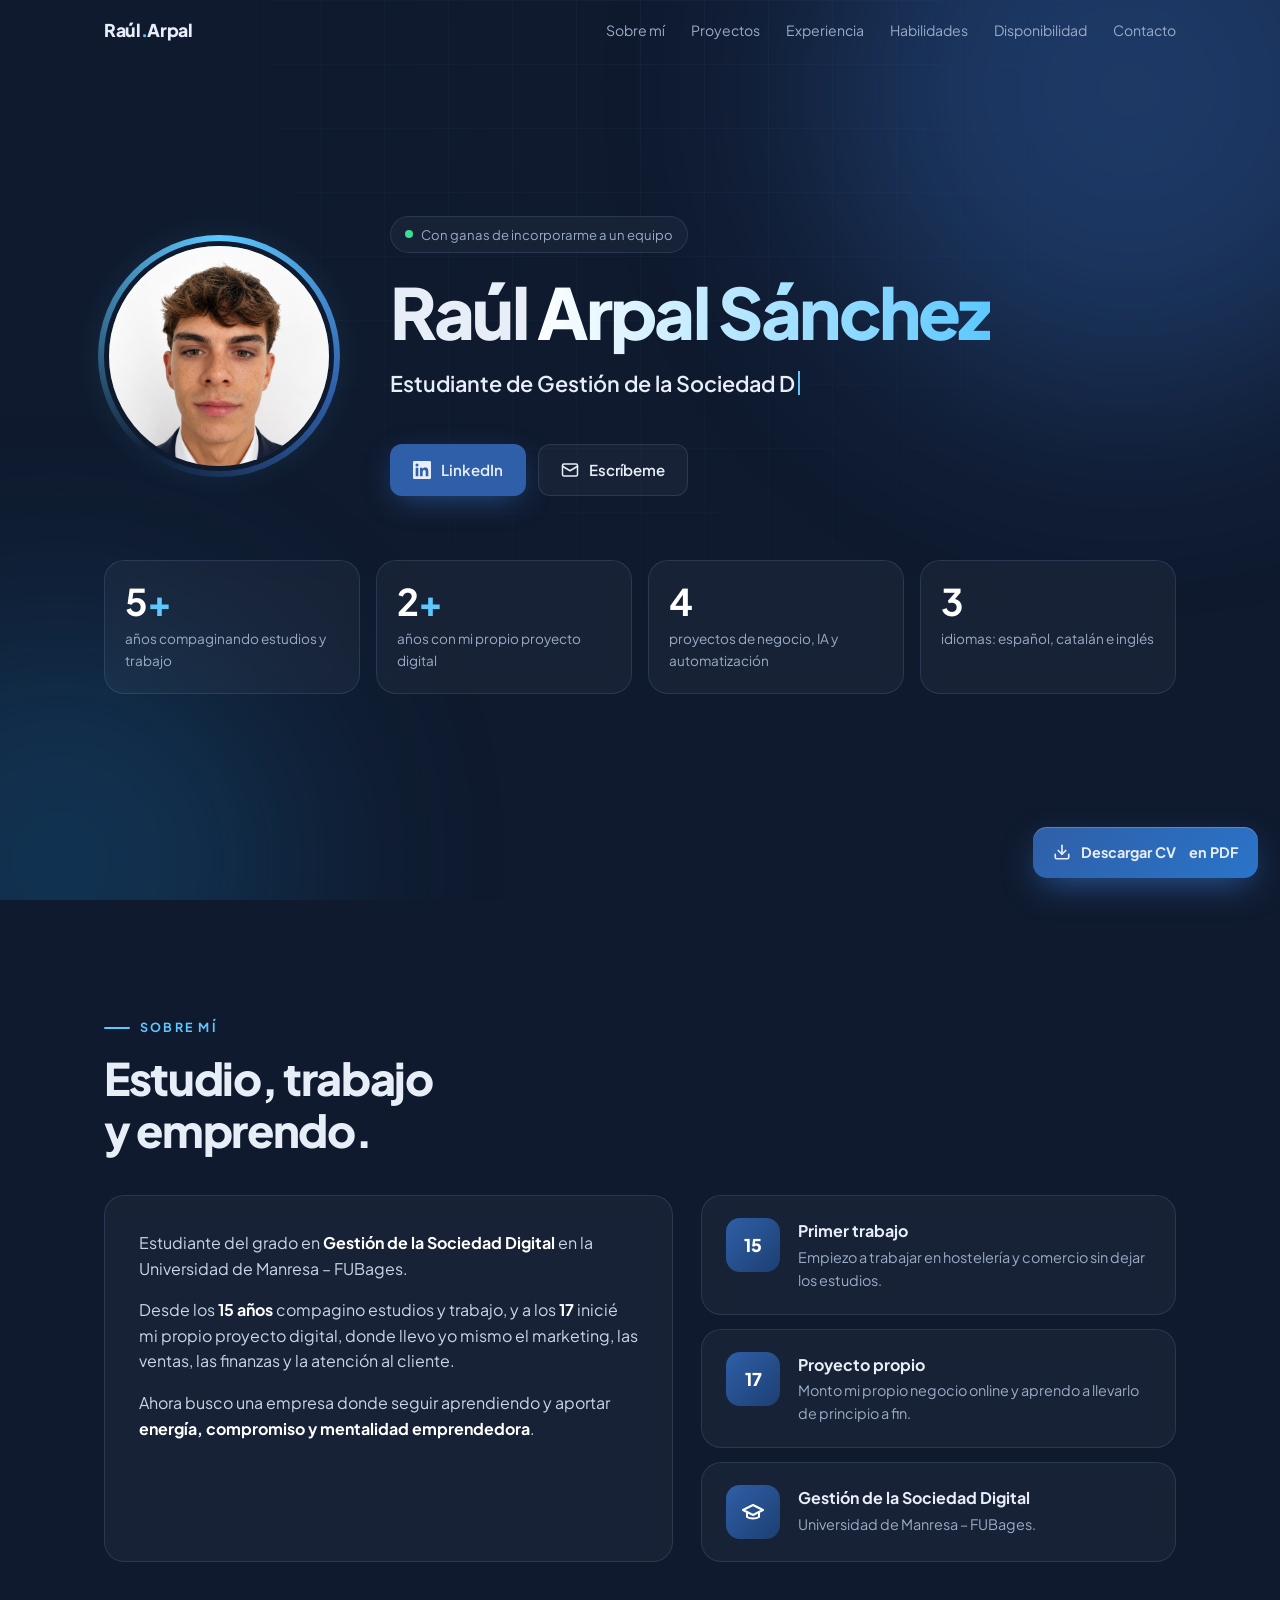
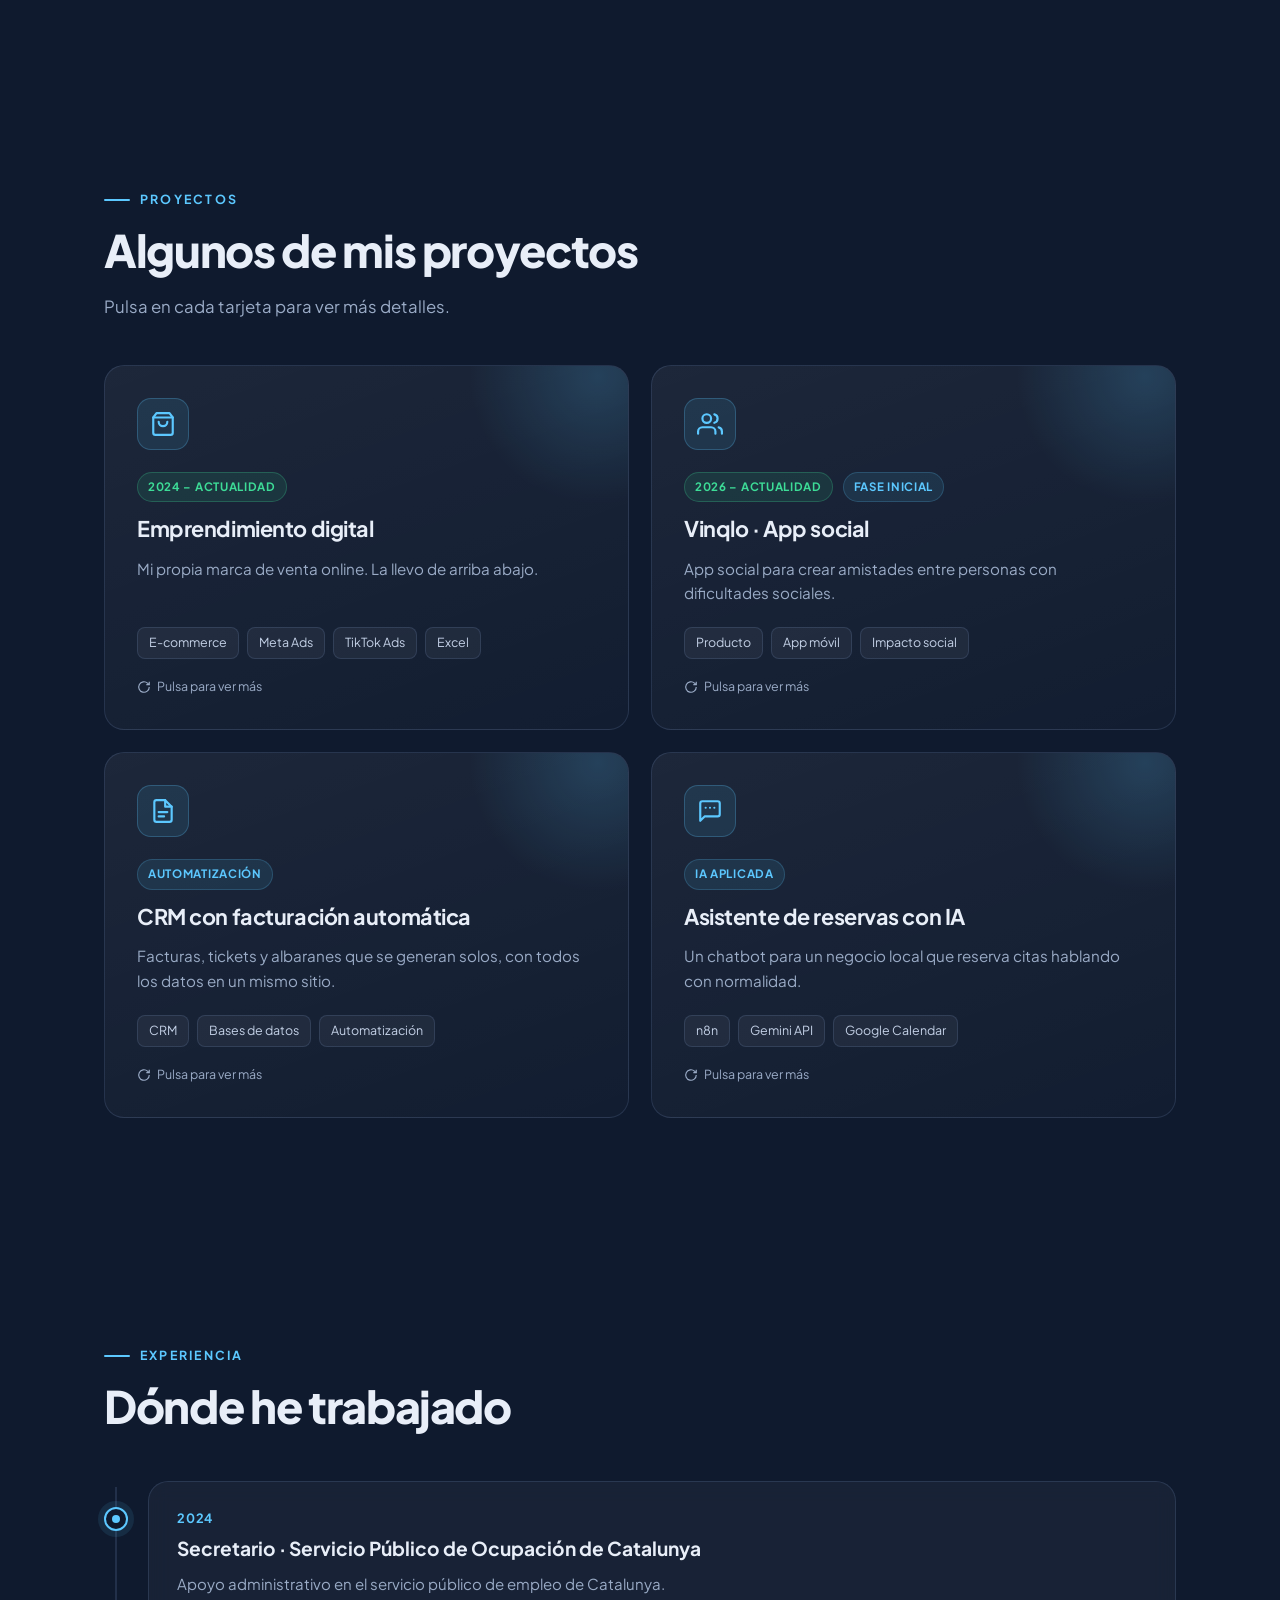
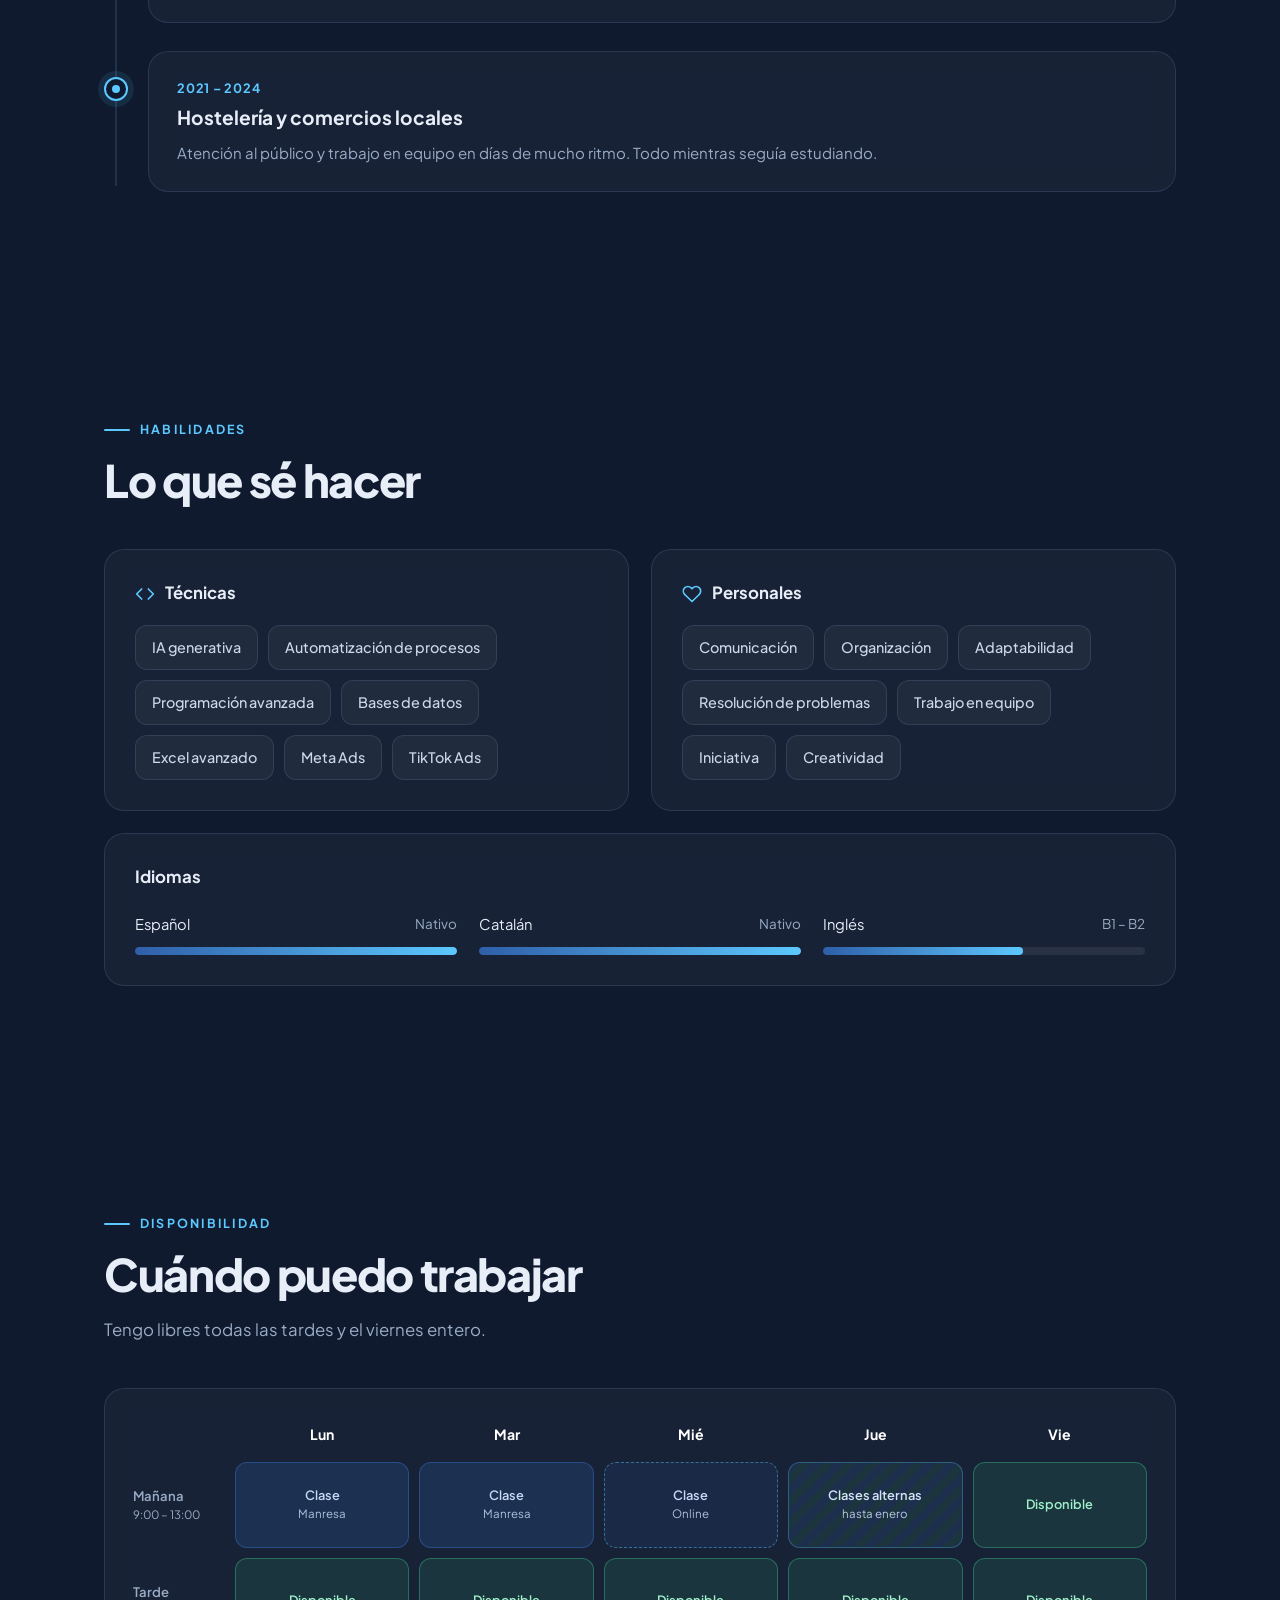
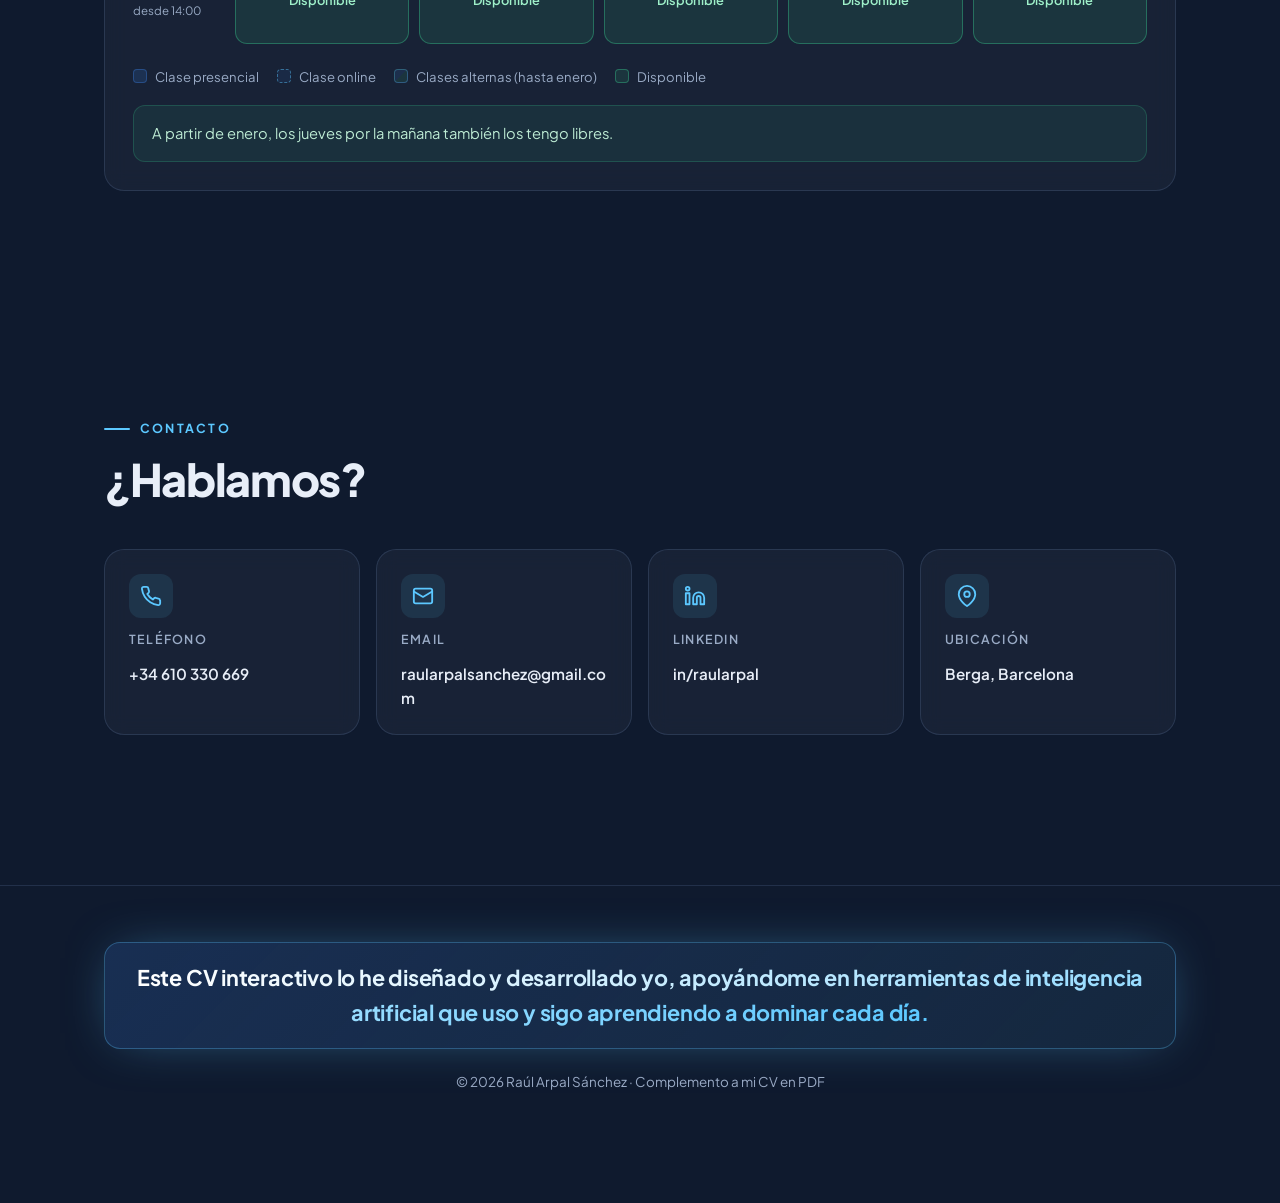
==== cv/index.html @ d3b151f2 "Añadir CV web interactivo Co-Authored-By: Claude Opus 5.5 <noreply@anthropic.com> Claude-Session: ht" ====
<!DOCTYPE html>
<html lang="es">
<head>
<meta charset="UTF-8">
<meta name="viewport" content="width=device-width, initial-scale=1.0">
<title>Raúl Arpal Sánchez · CV</title>
<meta name="description" content="CV web interactivo de Raúl Arpal Sánchez: estudiante de Gestión de la Sociedad Digital, automatización de procesos e IA aplicada.">
<link rel="preconnect" href="https://fonts.googleapis.com">
<link rel="preconnect" href="https://fonts.gstatic.com" crossorigin>
<link href="https://fonts.googleapis.com/css2?family=Plus+Jakarta+Sans:wght@400;500;600;700;800&display=swap" rel="stylesheet">
<style>
:root{
  --bg:#0f1a2e; --bg2:#13213a; --accent:#2F5FA8; --glow:#5cc8ff;
  --text:#e8eef8; --muted:#9aabc6; --line:rgba(140,170,220,.16);
  --glass:rgba(255,255,255,.04); --glass2:rgba(255,255,255,.07);
  --radius:20px;
}
*{box-sizing:border-box;margin:0;padding:0}
html{scroll-behavior:smooth}
body{font-family:'Plus Jakarta Sans',system-ui,sans-serif;background:var(--bg);color:var(--text);line-height:1.6;overflow-x:hidden;-webkit-font-smoothing:antialiased}
a{color:inherit;text-decoration:none}
img{display:block;max-width:100%}

/* Background glow */
.bg-fx{position:fixed;inset:0;z-index:-1;pointer-events:none;overflow:hidden}
.bg-fx::before,.bg-fx::after{content:"";position:absolute;border-radius:50%;filter:blur(110px);opacity:.45}
.bg-fx::before{width:620px;height:620px;background:var(--accent);top:-220px;right:-160px;animation:float 18s ease-in-out infinite}
.bg-fx::after{width:480px;height:480px;background:#1b6fa8;bottom:-200px;left:-180px;opacity:.3;animation:float 22s ease-in-out infinite reverse}
.grid-fx{position:fixed;inset:0;z-index:-1;pointer-events:none;
  background-image:linear-gradient(var(--line) 1px,transparent 1px),linear-gradient(90deg,var(--line) 1px,transparent 1px);
  background-size:64px 64px;mask-image:radial-gradient(ellipse at 50% 0%,#000 0%,transparent 70%);opacity:.35}
@keyframes float{50%{transform:translate(-40px,40px)}}

/* Nav */
nav{position:fixed;top:0;left:0;right:0;z-index:50;transition:background .3s,border-color .3s;border-bottom:1px solid transparent}
nav.scrolled{background:rgba(15,26,46,.75);backdrop-filter:blur(14px);-webkit-backdrop-filter:blur(14px);border-color:var(--line)}
.nav-in{max-width:1120px;margin:0 auto;padding:16px 24px;display:flex;align-items:center;justify-content:space-between}
.logo{font-weight:800;letter-spacing:-.02em;font-size:1.1rem}
.logo span{color:var(--glow)}
.nav-links{display:flex;gap:26px;font-size:.88rem;color:var(--muted)}
.nav-links a{transition:color .2s}
.nav-links a:hover,.nav-links a.active{color:var(--text)}

/* Layout */
section{max-width:1120px;margin:0 auto;padding:110px 24px}
.eyebrow{display:inline-flex;align-items:center;gap:10px;color:var(--glow);font-size:.78rem;font-weight:700;letter-spacing:.18em;text-transform:uppercase;margin-bottom:14px}
.eyebrow::before{content:"";width:26px;height:2px;background:var(--glow);border-radius:2px}
h2{font-size:clamp(1.9rem,4vw,2.8rem);font-weight:800;letter-spacing:-.03em;line-height:1.15;margin-bottom:18px}
.lead{color:var(--muted);max-width:640px;font-size:1.05rem}
.glass{background:var(--glass);border:1px solid var(--line);border-radius:var(--radius);backdrop-filter:blur(10px);-webkit-backdrop-filter:blur(10px)}

/* Reveal */
.reveal{opacity:0;transform:translateY(32px);transition:opacity .8s cubic-bezier(.2,.7,.2,1),transform .8s cubic-bezier(.2,.7,.2,1)}
.reveal.in{opacity:1;transform:none}
.reveal.d1{transition-delay:.1s}.reveal.d2{transition-delay:.2s}.reveal.d3{transition-delay:.3s}

/* Hero */
.hero{min-height:100vh;min-height:100svh;display:flex;align-items:center;padding-top:120px}
.hero-grid{display:grid;grid-template-columns:auto 1fr;gap:56px;align-items:center;width:100%}
.avatar-wrap{position:relative;width:230px;height:230px}
.avatar-wrap::before{content:"";position:absolute;inset:-6px;border-radius:50%;
  background:conic-gradient(from 0deg,var(--glow),var(--accent),transparent 60%,var(--glow));animation:spin 8s linear infinite}
.avatar-wrap::after{content:"";position:absolute;inset:-40px;border-radius:50%;background:radial-gradient(circle,rgba(92,200,255,.25),transparent 65%);z-index:-1}
.avatar{position:relative;width:100%;height:100%;border-radius:50%;overflow:hidden;border:5px solid var(--bg);background:linear-gradient(135deg,var(--accent),#163056);display:grid;place-items:center}
.avatar img{width:100%;height:100%;object-fit:cover}
.avatar .initials{font-size:4rem;font-weight:800;letter-spacing:-.04em}
@keyframes spin{to{transform:rotate(360deg)}}
.status{display:inline-flex;align-items:center;gap:8px;font-size:.82rem;color:var(--muted);padding:7px 14px;border-radius:99px;margin-bottom:22px}
.status i{width:8px;height:8px;border-radius:50%;background:#3ddc97;box-shadow:0 0 0 0 rgba(61,220,151,.6);animation:pulse 2s infinite}
@keyframes pulse{70%{box-shadow:0 0 0 10px rgba(61,220,151,0)}100%{box-shadow:0 0 0 0 rgba(61,220,151,0)}}
.hero h1{font-size:clamp(2.4rem,6vw,4.4rem);font-weight:800;letter-spacing:-.04em;line-height:1.05}
.hero h1 .grad{background:linear-gradient(90deg,#fff,var(--glow));-webkit-background-clip:text;background-clip:text;color:transparent}
.typer{margin-top:18px;font-size:clamp(1.05rem,2.2vw,1.35rem);color:var(--muted);min-height:2.2em;font-weight:500}
.typer b{color:var(--text);font-weight:600}
.caret{display:inline-block;width:2px;height:1.1em;background:var(--glow);vertical-align:-3px;margin-left:3px;animation:blink 1s steps(1) infinite}
@keyframes blink{50%{opacity:0}}
.btns{display:flex;flex-wrap:wrap;gap:12px;margin-top:30px}
.btn{display:inline-flex;align-items:center;gap:10px;padding:13px 22px;border-radius:12px;font-weight:600;font-size:.94rem;transition:transform .2s,box-shadow .2s,background .2s,border-color .2s;border:1px solid var(--line);cursor:pointer}
.btn svg{width:18px;height:18px;flex:none}
.btn-primary{background:var(--accent);border-color:transparent;box-shadow:0 8px 30px -8px rgba(47,95,168,.8)}
.btn-primary:hover{transform:translateY(-2px);box-shadow:0 14px 34px -8px rgba(92,200,255,.55)}
.btn-ghost{background:var(--glass)}
.btn-ghost:hover{transform:translateY(-2px);border-color:rgba(92,200,255,.5);background:var(--glass2)}

/* Stats */
.stats{display:grid;grid-template-columns:repeat(4,1fr);gap:16px;margin-top:64px}
.stat{padding:22px 20px}
.stat .num{font-size:2.3rem;font-weight:800;letter-spacing:-.03em;color:#fff;line-height:1}
.stat .num span{color:var(--glow)}
.stat .lbl{color:var(--muted);font-size:.85rem;margin-top:8px}

/* About */
.about-grid{display:grid;grid-template-columns:1.2fr 1fr;gap:28px;margin-top:40px}
.about-text{padding:34px}
.about-text p{color:#c9d5e8;margin-bottom:16px}
.about-text p:last-child{margin-bottom:0}
.about-text strong{color:#fff}
.milestones{display:flex;flex-direction:column;gap:14px}
.mile{padding:22px 24px;display:flex;gap:18px;align-items:flex-start;transition:transform .3s,border-color .3s}
.mile:hover{transform:translateX(6px);border-color:rgba(92,200,255,.4)}
.mile .age{flex:none;width:54px;height:54px;border-radius:14px;display:grid;place-items:center;font-weight:800;font-size:1.1rem;background:linear-gradient(135deg,var(--accent),#1d3f72);color:#fff}
.mile h4{font-size:1rem;margin-bottom:2px}
.mile p{color:var(--muted);font-size:.9rem}

/* Projects */
.projects{display:grid;grid-template-columns:repeat(2,1fr);gap:22px;margin-top:44px}
.pcard{perspective:1400px;cursor:pointer;outline:none}
.pcard-in{display:grid;transition:transform .8s cubic-bezier(.3,.8,.2,1);transform-style:preserve-3d;height:100%}
.pcard.flipped .pcard-in{transform:rotateY(180deg)}
.face{grid-area:1/1;backface-visibility:hidden;-webkit-backface-visibility:hidden;padding:32px;display:flex;flex-direction:column;border-radius:var(--radius);border:1px solid var(--line);background:linear-gradient(160deg,rgba(255,255,255,.06),rgba(255,255,255,.015));position:relative;overflow:hidden}
.face.back{transform:rotateY(180deg);background:linear-gradient(160deg,rgba(47,95,168,.28),rgba(15,26,46,.6))}
.pcard:hover .front,.pcard:focus-visible .front{border-color:rgba(92,200,255,.45)}
.front::after{content:"";position:absolute;width:260px;height:260px;border-radius:50%;background:radial-gradient(circle,rgba(92,200,255,.18),transparent 70%);top:-120px;right:-100px;transition:transform .6s}
.pcard:hover .front::after{transform:scale(1.4)}
.picon{width:52px;height:52px;border-radius:14px;display:grid;place-items:center;background:rgba(92,200,255,.1);border:1px solid rgba(92,200,255,.25);margin-bottom:22px}
.picon svg{width:26px;height:26px;stroke:var(--glow)}
.pmeta{display:flex;align-items:center;gap:10px;flex-wrap:wrap;margin-bottom:10px}
.badge{font-size:.72rem;font-weight:700;letter-spacing:.06em;text-transform:uppercase;padding:5px 10px;border-radius:99px;background:rgba(92,200,255,.1);color:var(--glow);border:1px solid rgba(92,200,255,.2)}
.badge.live{background:rgba(61,220,151,.1);color:#3ddc97;border-color:rgba(61,220,151,.25)}
.face h3{font-size:1.35rem;font-weight:700;letter-spacing:-.02em;margin-bottom:10px}
.face p{color:var(--muted);font-size:.95rem}
.tags{display:flex;flex-wrap:wrap;gap:8px;margin-top:auto;padding-top:22px}
.tag{font-size:.78rem;padding:5px 11px;border-radius:8px;background:rgba(255,255,255,.05);color:#c3d0e6;border:1px solid var(--line)}
.hint{display:flex;align-items:center;gap:6px;font-size:.78rem;color:var(--muted);margin-top:18px}
.hint svg{width:14px;height:14px}
.back ul{list-style:none;display:flex;flex-direction:column;gap:10px;margin-top:6px}
.back li{position:relative;padding-left:22px;color:#d2ddef;font-size:.93rem}
.back li::before{content:"";position:absolute;left:0;top:.6em;width:8px;height:8px;border-radius:2px;background:var(--glow);transform:rotate(45deg)}
.back .btn{margin-top:22px;align-self:flex-start;padding:10px 18px;font-size:.88rem}

/* Timeline */
.timeline{position:relative;margin-top:50px;padding-left:44px}
.timeline::before{content:"";position:absolute;left:11px;top:6px;bottom:6px;width:2px;background:var(--line)}
.tl-progress{position:absolute;left:11px;top:6px;width:2px;height:0;background:linear-gradient(var(--glow),var(--accent));transition:height .2s linear;box-shadow:0 0 12px var(--glow)}
.tl-item{position:relative;margin-bottom:28px}
.tl-item:last-child{margin-bottom:0}
.tl-dot{position:absolute;left:-44px;top:26px;width:24px;height:24px;border-radius:50%;background:var(--bg);border:2px solid var(--line);display:grid;place-items:center;transition:border-color .4s,box-shadow .4s}
.tl-dot::after{content:"";width:8px;height:8px;border-radius:50%;background:var(--muted);transition:background .4s}
.tl-item.in .tl-dot{border-color:var(--glow);box-shadow:0 0 0 6px rgba(92,200,255,.1)}
.tl-item.in .tl-dot::after{background:var(--glow)}
.tl-card{padding:26px 28px}
.tl-date{font-size:.8rem;font-weight:700;color:var(--glow);letter-spacing:.06em}
.tl-card h3{font-size:1.2rem;margin:4px 0 8px}
.tl-card p{color:var(--muted);font-size:.94rem}

/* Skills */
.skills-grid{display:grid;grid-template-columns:1fr 1fr;gap:22px;margin-top:44px}
.skill-box{padding:30px}
.skill-box h3{font-size:1.05rem;margin-bottom:18px;display:flex;align-items:center;gap:10px}
.skill-box h3 svg{width:20px;height:20px;stroke:var(--glow)}
.chips{display:flex;flex-wrap:wrap;gap:10px}
.chip{position:relative;padding:10px 16px;border-radius:12px;font-size:.9rem;font-weight:500;background:rgba(255,255,255,.04);border:1px solid var(--line);color:#cdd8ea;transition:all .25s;cursor:default;overflow:hidden}
.chip::before{content:"";position:absolute;inset:0;background:radial-gradient(120px circle at var(--x,50%) var(--y,50%),rgba(92,200,255,.3),transparent 60%);opacity:0;transition:opacity .25s}
.chip:hover{color:#fff;border-color:rgba(92,200,255,.6);box-shadow:0 0 22px -4px rgba(92,200,255,.55);transform:translateY(-2px)}
.chip:hover::before{opacity:1}
.chip span{position:relative}
.langs{grid-column:1/-1;padding:30px}
.lang-row{display:grid;grid-template-columns:repeat(3,1fr);gap:22px}
.lang .top{display:flex;justify-content:space-between;font-size:.92rem;margin-bottom:10px}
.lang .top em{font-style:normal;color:var(--muted);font-size:.84rem}
.bar{height:8px;border-radius:99px;background:rgba(255,255,255,.07);overflow:hidden}
.bar i{display:block;height:100%;width:0;border-radius:99px;background:linear-gradient(90deg,var(--accent),var(--glow));transition:width 1.4s cubic-bezier(.2,.7,.2,1)}

/* Availability */
.cal{margin-top:44px;padding:28px;overflow:hidden}
.cal-grid{display:grid;grid-template-columns:92px repeat(5,1fr);gap:10px}
.cal-h{text-align:center;font-weight:700;font-size:.88rem;padding:6px 0;color:#fff}
.cal-h small{display:block;color:var(--muted);font-weight:500;font-size:.72rem}
.cal-t{display:flex;flex-direction:column;justify-content:center;font-size:.82rem;color:var(--muted);font-weight:600}
.cal-t small{font-weight:400;font-size:.72rem}
.slot{border-radius:12px;padding:12px 10px;min-height:86px;display:flex;flex-direction:column;justify-content:center;align-items:center;text-align:center;font-size:.8rem;font-weight:600;line-height:1.3;transition:transform .25s}
.slot:hover{transform:scale(1.04)}
.slot small{font-weight:400;font-size:.72rem;opacity:.85;margin-top:3px}
.s-class{background:rgba(47,95,168,.25);border:1px solid rgba(47,95,168,.6);color:#c6d8f5}
.s-online{background:rgba(47,95,168,.14);border:1px dashed rgba(92,200,255,.45);color:#c6d8f5}
.s-alt{background:repeating-linear-gradient(135deg,rgba(47,95,168,.2) 0 8px,rgba(61,220,151,.1) 8px 16px);border:1px solid rgba(92,200,255,.3);color:#d5e4f7}
.s-free{background:rgba(61,220,151,.1);border:1px solid rgba(61,220,151,.35);color:#9ff0c9}
.legend{display:flex;flex-wrap:wrap;gap:18px;margin-top:22px;font-size:.82rem;color:var(--muted)}
.legend span{display:inline-flex;align-items:center;gap:8px}
.legend i{width:14px;height:14px;border-radius:4px;display:inline-block}
.cal-note{margin-top:18px;padding:16px 18px;border-radius:12px;background:rgba(61,220,151,.07);border:1px solid rgba(61,220,151,.2);color:#bdebd4;font-size:.92rem}

/* Contact */
.contact-grid{display:grid;grid-template-columns:repeat(4,1fr);gap:16px;margin-top:44px}
.ccard{padding:24px;display:flex;flex-direction:column;gap:12px;transition:transform .3s,border-color .3s}
a.ccard:hover{transform:translateY(-4px);border-color:rgba(92,200,255,.5)}
.ccard .ic{width:44px;height:44px;border-radius:12px;display:grid;place-items:center;background:rgba(92,200,255,.1)}
.ccard .ic svg{width:22px;height:22px;stroke:var(--glow)}
.ccard small{color:var(--muted);font-size:.78rem;text-transform:uppercase;letter-spacing:.1em;font-weight:600}
.ccard div.v{font-weight:600;font-size:.95rem;word-break:break-word}

/* Footer */
footer{border-top:1px solid var(--line);margin-top:40px}
.foot-in{max-width:1120px;margin:0 auto;padding:56px 24px 110px;text-align:center}
.foot-highlight{display:inline-block;font-size:clamp(1.05rem,2.4vw,1.35rem);font-weight:700;letter-spacing:-.01em;padding:18px 28px;border-radius:16px;
  background:linear-gradient(135deg,rgba(47,95,168,.3),rgba(92,200,255,.08));border:1px solid rgba(92,200,255,.3);box-shadow:0 0 50px -16px rgba(92,200,255,.5)}
.foot-highlight .grad{background:linear-gradient(90deg,#fff,var(--glow));-webkit-background-clip:text;background-clip:text;color:transparent}
.foot-small{margin-top:22px;color:var(--muted);font-size:.84rem}

/* Floating download */
.dl{position:fixed;right:22px;bottom:22px;z-index:60;display:inline-flex;align-items:center;gap:10px;padding:14px 20px;border-radius:14px;font-weight:700;font-size:.9rem;
  background:linear-gradient(135deg,var(--accent),#2a74c9);box-shadow:0 12px 34px -8px rgba(47,95,168,.9),inset 0 1px 0 rgba(255,255,255,.2);transition:transform .2s,box-shadow .2s}
.dl:hover{transform:translateY(-3px);box-shadow:0 16px 40px -8px rgba(92,200,255,.6)}
.dl svg{width:18px;height:18px}

/* Responsive */
@media (max-width:900px){
  .nav-links{display:none}
  .hero-grid{grid-template-columns:1fr;text-align:center;gap:36px}
  .avatar-wrap{margin:0 auto;width:180px;height:180px}
  .btns{justify-content:center}
  .stats{grid-template-columns:repeat(2,1fr)}
  .about-grid,.projects,.skills-grid{grid-template-columns:1fr}
  .contact-grid{grid-template-columns:1fr 1fr}
  .lang-row{grid-template-columns:1fr}
}
@media (max-width:640px){
  section{padding:80px 16px}
  .nav-in{padding:14px 16px}
  .face,.about-text,.skill-box,.langs{padding:24px}
  .stat .num{font-size:1.9rem}
  .contact-grid{grid-template-columns:1fr}
  .cal{padding:18px 14px}
  .cal-grid{grid-template-columns:repeat(5,1fr);gap:6px}
  .cal-t{display:none}
  .cal-h{font-size:.78rem}
  .slot{min-height:76px;font-size:.68rem;padding:8px 4px}
  .slot small{font-size:.62rem}
  .dl{right:16px;bottom:16px;padding:12px 16px;font-size:.84rem}
  .dl .long{display:none}
  .foot-in{padding:48px 16px 100px}
}
@media (prefers-reduced-motion:reduce){
  *,*::before,*::after{animation:none!important;transition:none!important}
  .reveal{opacity:1;transform:none}
}
</style>
</head>
<body>
<div class="bg-fx"></div>
<div class="grid-fx"></div>

<nav id="nav">
  <div class="nav-in">
    <a href="#inicio" class="logo">Raúl<span>.</span>Arpal</a>
    <div class="nav-links">
      <a href="#sobre-mi">Sobre mí</a>
      <a href="#proyectos">Proyectos</a>
      <a href="#experiencia">Experiencia</a>
      <a href="#habilidades">Habilidades</a>
      <a href="#disponibilidad">Disponibilidad</a>
      <a href="#contacto">Contacto</a>
    </div>
  </div>
</nav>

<!-- HERO -->
<section class="hero" id="inicio">
  <div style="width:100%">
    <div class="hero-grid">
      <div class="avatar-wrap reveal">
        <div class="avatar">
          <img src="foto.jpg" alt="Foto de Raúl Arpal Sánchez" onerror="this.remove();document.getElementById('ini').hidden=false">
          <span class="initials" id="ini" hidden>RA</span>
        </div>
      </div>
      <div>
        <div class="status glass reveal"><i></i> Con ganas de incorporarme a un equipo</div>
        <h1 class="reveal d1">Raúl <span class="grad">Arpal Sánchez</span></h1>
        <div class="typer reveal d2" aria-live="polite"><b id="typed"></b><span class="caret"></span></div>
        <div class="btns reveal d3">
          <a class="btn btn-primary" href="https://www.linkedin.com/in/raularpal/" target="_blank" rel="noopener">
            <svg viewBox="0 0 24 24" fill="currentColor"><path d="M20.45 20.45h-3.56v-5.57c0-1.33-.02-3.04-1.85-3.04-1.85 0-2.14 1.45-2.14 2.94v5.67H9.35V9h3.41v1.56h.05c.48-.9 1.64-1.85 3.37-1.85 3.6 0 4.27 2.37 4.27 5.46v6.28zM5.34 7.43a2.06 2.06 0 1 1 0-4.13 2.06 2.06 0 0 1 0 4.13zM7.12 20.45H3.56V9h3.56v11.45zM22.22 0H1.77C.79 0 0 .77 0 1.73v20.54C0 23.23.79 24 1.77 24h20.45c.98 0 1.78-.77 1.78-1.73V1.73C24 .77 23.2 0 22.22 0z"/></svg>
            LinkedIn
          </a>
          <a class="btn btn-ghost" href="mailto:raularpalsanchez@gmail.com">
            <svg viewBox="0 0 24 24" fill="none" stroke="currentColor" stroke-width="2" stroke-linecap="round" stroke-linejoin="round"><rect x="2" y="4" width="20" height="16" rx="2"/><path d="m22 7-10 6L2 7"/></svg>
            Escríbeme
          </a>
        </div>
      </div>
    </div>

    <div class="stats">
      <div class="stat glass reveal"><div class="num"><b class="count" data-to="5">0</b><span>+</span></div><div class="lbl">años compaginando estudios y trabajo</div></div>
      <div class="stat glass reveal d1"><div class="num"><b class="count" data-to="2">0</b><span>+</span></div><div class="lbl">años con mi propio proyecto digital</div></div>
      <div class="stat glass reveal d2"><div class="num"><b class="count" data-to="4">0</b></div><div class="lbl">proyectos de negocio, IA y automatización</div></div>
      <div class="stat glass reveal d3"><div class="num"><b class="count" data-to="3">0</b></div><div class="lbl">idiomas: español, catalán e inglés</div></div>
    </div>
  </div>
</section>

<!-- SOBRE MÍ -->
<section id="sobre-mi">
  <div class="eyebrow reveal">Sobre mí</div>
  <h2 class="reveal d1">Estudio, trabajo<br>y emprendo.</h2>
  <div class="about-grid">
    <div class="about-text glass reveal">
      <p>Estudiante del grado en <strong>Gestión de la Sociedad Digital</strong> en la Universidad de Manresa – FUBages.</p>
      <p>Desde los <strong>15 años</strong> compagino estudios y trabajo, y a los <strong>17</strong> inicié mi propio proyecto digital, donde llevo yo mismo el marketing, las ventas, las finanzas y la atención al cliente.</p>
      <p>Ahora busco una empresa donde seguir aprendiendo y aportar <strong>energía, compromiso y mentalidad emprendedora</strong>.</p>
    </div>
    <div class="milestones">
      <div class="mile glass reveal d1"><div class="age">15</div><div><h4>Primer trabajo</h4><p>Empiezo a trabajar en hostelería y comercio sin dejar los estudios.</p></div></div>
      <div class="mile glass reveal d2"><div class="age">17</div><div><h4>Proyecto propio</h4><p>Monto mi propio negocio online y aprendo a llevarlo de principio a fin.</p></div></div>
      <div class="mile glass reveal d3"><div class="age">
        <svg width="24" height="24" viewBox="0 0 24 24" fill="none" stroke="#fff" stroke-width="2" stroke-linecap="round" stroke-linejoin="round"><path d="M22 10 12 5 2 10l10 5 10-5z"/><path d="M6 12v5c3 2 9 2 12 0v-5"/></svg>
      </div><div><h4>Gestión de la Sociedad Digital</h4><p>Universidad de Manresa – FUBages.</p></div></div>
    </div>
  </div>
</section>

<!-- PROYECTOS -->
<section id="proyectos">
  <div class="eyebrow reveal">Proyectos</div>
  <h2 class="reveal d1">Algunos de mis proyectos</h2>
  <p class="lead reveal d2">Pulsa en cada tarjeta para ver más detalles.</p>

  <div class="projects">
    <!-- 1 -->
    <div class="pcard reveal" tabindex="0" role="button" aria-label="Emprendimiento digital: ver detalle">
      <div class="pcard-in">
        <div class="face front">
          <div class="picon"><svg viewBox="0 0 24 24" fill="none" stroke-width="2" stroke-linecap="round" stroke-linejoin="round"><path d="M6 2 3 6v14a2 2 0 0 0 2 2h14a2 2 0 0 0 2-2V6l-3-4z"/><path d="M3 6h18"/><path d="M16 10a4 4 0 0 1-8 0"/></svg></div>
          <div class="pmeta"><span class="badge live">2024 – actualidad</span></div>
          <h3>Emprendimiento digital</h3>
          <p>Mi propia marca de venta online. La llevo de arriba abajo.</p>
          <div class="tags"><span class="tag">E-commerce</span><span class="tag">Meta Ads</span><span class="tag">TikTok Ads</span><span class="tag">Excel</span></div>
          <div class="hint"><svg viewBox="0 0 24 24" fill="none" stroke="currentColor" stroke-width="2"><path d="M21 12a9 9 0 1 1-3-6.7L21 8"/><path d="M21 3v5h-5"/></svg>Pulsa para ver más</div>
        </div>
        <div class="face back">
          <h3>Qué hago</h3>
          <ul>
            <li>Defino la estrategia digital y llevo las redes sociales.</li>
            <li>Controlo ventas, márgenes e inventario con Excel avanzado.</li>
            <li>Preparo y optimizo campañas en Meta Ads y TikTok Ads.</li>
            <li>Atiendo a los clientes y me encargo de la logística.</li>
          </ul>
        </div>
      </div>
    </div>
    <!-- 2 -->
    <div class="pcard reveal d1" tabindex="0" role="button" aria-label="Vinqlo: ver detalle">
      <div class="pcard-in">
        <div class="face front">
          <div class="picon"><svg viewBox="0 0 24 24" fill="none" stroke-width="2" stroke-linecap="round" stroke-linejoin="round"><path d="M17 21v-2a4 4 0 0 0-4-4H5a4 4 0 0 0-4 4v2"/><circle cx="9" cy="7" r="4"/><path d="M23 21v-2a4 4 0 0 0-3-3.87"/><path d="M16 3.13a4 4 0 0 1 0 7.75"/></svg></div>
          <div class="pmeta"><span class="badge live">2026 – actualidad</span><span class="badge">Fase inicial</span></div>
          <h3>Vinqlo · App social</h3>
          <p>App social para crear amistades entre personas con dificultades sociales.</p>
          <div class="tags"><span class="tag">Producto</span><span class="tag">App móvil</span><span class="tag">Impacto social</span></div>
          <div class="hint"><svg viewBox="0 0 24 24" fill="none" stroke="currentColor" stroke-width="2"><path d="M21 12a9 9 0 1 1-3-6.7L21 8"/><path d="M21 3v5h-5"/></svg>Pulsa para ver más</div>
        </div>
        <div class="face back">
          <h3>El proyecto</h3>
          <ul>
            <li>La idea es que hacer amigos sea más fácil para quien le cuesta.</li>
            <li>Pensada para personas con dificultades sociales.</li>
            <li>Está en fase inicial: ya tiene concepto y web.</li>
          </ul>
          <a class="btn btn-primary" href="https://vinko-web.vercel.app/es" target="_blank" rel="noopener" onclick="event.stopPropagation()">
            Ver la web
            <svg viewBox="0 0 24 24" fill="none" stroke="currentColor" stroke-width="2" stroke-linecap="round" stroke-linejoin="round"><path d="M7 17 17 7"/><path d="M7 7h10v10"/></svg>
          </a>
        </div>
      </div>
    </div>
    <!-- 3 -->
    <div class="pcard reveal" tabindex="0" role="button" aria-label="CRM con facturación automática: ver detalle">
      <div class="pcard-in">
        <div class="face front">
          <div class="picon"><svg viewBox="0 0 24 24" fill="none" stroke-width="2" stroke-linecap="round" stroke-linejoin="round"><path d="M14 2H6a2 2 0 0 0-2 2v16a2 2 0 0 0 2 2h12a2 2 0 0 0 2-2V8z"/><path d="M14 2v6h6"/><path d="M8 13h8M8 17h5"/></svg></div>
          <div class="pmeta"><span class="badge">Automatización</span></div>
          <h3>CRM con facturación automática</h3>
          <p>Facturas, tickets y albaranes que se generan solos, con todos los datos en un mismo sitio.</p>
          <div class="tags"><span class="tag">CRM</span><span class="tag">Bases de datos</span><span class="tag">Automatización</span></div>
          <div class="hint"><svg viewBox="0 0 24 24" fill="none" stroke="currentColor" stroke-width="2"><path d="M21 12a9 9 0 1 1-3-6.7L21 8"/><path d="M21 3v5h-5"/></svg>Pulsa para ver más</div>
        </div>
        <div class="face back">
          <h3>Cómo funciona</h3>
          <ul>
            <li>Las facturas, tickets y albaranes se generan automáticamente.</li>
            <li>Todos los datos quedan guardados en una base de datos.</li>
            <li>Se ahorra trabajo manual y se cometen menos errores.</li>
          </ul>
        </div>
      </div>
    </div>
    <!-- 4 -->
    <div class="pcard reveal d1" tabindex="0" role="button" aria-label="Asistente de reservas con IA: ver detalle">
      <div class="pcard-in">
        <div class="face front">
          <div class="picon"><svg viewBox="0 0 24 24" fill="none" stroke-width="2" stroke-linecap="round" stroke-linejoin="round"><path d="M21 15a2 2 0 0 1-2 2H7l-4 4V5a2 2 0 0 1 2-2h14a2 2 0 0 1 2 2z"/><path d="M8 9h.01M12 9h.01M16 9h.01"/></svg></div>
          <div class="pmeta"><span class="badge">IA aplicada</span></div>
          <h3>Asistente de reservas con IA</h3>
          <p>Un chatbot para un negocio local que reserva citas hablando con normalidad.</p>
          <div class="tags"><span class="tag">n8n</span><span class="tag">Gemini API</span><span class="tag">Google Calendar</span></div>
          <div class="hint"><svg viewBox="0 0 24 24" fill="none" stroke="currentColor" stroke-width="2"><path d="M21 12a9 9 0 1 1-3-6.7L21 8"/><path d="M21 3v5h-5"/></svg>Pulsa para ver más</div>
        </div>
        <div class="face back">
          <h3>Cómo funciona</h3>
          <ul>
            <li>El cliente escribe como lo haría con una persona: "¿Tienes hueco el jueves por la tarde?".</li>
            <li>Gemini entiende lo que pide y n8n se encarga del resto del proceso.</li>
            <li>La cita aparece directamente en Google Calendar, sin que nadie tenga que tocar nada.</li>
          </ul>
        </div>
      </div>
    </div>
  </div>
</section>

<!-- EXPERIENCIA -->
<section id="experiencia">
  <div class="eyebrow reveal">Experiencia</div>
  <h2 class="reveal d1">Dónde he trabajado</h2>
  <div class="timeline" id="timeline">
    <div class="tl-progress" id="tlp"></div>
    <div class="tl-item reveal">
      <div class="tl-dot"></div>
      <div class="tl-card glass">
        <div class="tl-date">2024</div>
        <h3>Secretario · Servicio Público de Ocupación de Catalunya</h3>
        <p>Apoyo administrativo en el servicio público de empleo de Catalunya.</p>
      </div>
    </div>
    <div class="tl-item reveal">
      <div class="tl-dot"></div>
      <div class="tl-card glass">
        <div class="tl-date">2021 – 2024</div>
        <h3>Hostelería y comercios locales</h3>
        <p>Atención al público y trabajo en equipo en días de mucho ritmo. Todo mientras seguía estudiando.</p>
      </div>
    </div>
  </div>
</section>

<!-- HABILIDADES -->
<section id="habilidades">
  <div class="eyebrow reveal">Habilidades</div>
  <h2 class="reveal d1">Lo que sé hacer</h2>
  <div class="skills-grid">
    <div class="skill-box glass reveal">
      <h3><svg viewBox="0 0 24 24" fill="none" stroke-width="2" stroke-linecap="round" stroke-linejoin="round"><path d="m16 18 6-6-6-6"/><path d="m8 6-6 6 6 6"/></svg>Técnicas</h3>
      <div class="chips">
        <div class="chip"><span>IA generativa</span></div>
        <div class="chip"><span>Automatización de procesos</span></div>
        <div class="chip"><span>Programación avanzada</span></div>
        <div class="chip"><span>Bases de datos</span></div>
        <div class="chip"><span>Excel avanzado</span></div>
        <div class="chip"><span>Meta Ads</span></div>
        <div class="chip"><span>TikTok Ads</span></div>
      </div>
    </div>
    <div class="skill-box glass reveal d1">
      <h3><svg viewBox="0 0 24 24" fill="none" stroke-width="2" stroke-linecap="round" stroke-linejoin="round"><path d="M20.8 4.6a5.5 5.5 0 0 0-7.8 0L12 5.7l-1-1.1a5.5 5.5 0 0 0-7.8 7.8l1 1.1L12 21l7.8-7.5 1-1.1a5.5 5.5 0 0 0 0-7.8z"/></svg>Personales</h3>
      <div class="chips">
        <div class="chip"><span>Comunicación</span></div>
        <div class="chip"><span>Organización</span></div>
        <div class="chip"><span>Adaptabilidad</span></div>
        <div class="chip"><span>Resolución de problemas</span></div>
        <div class="chip"><span>Trabajo en equipo</span></div>
        <div class="chip"><span>Iniciativa</span></div>
        <div class="chip"><span>Creatividad</span></div>
      </div>
    </div>
    <div class="langs glass reveal">
      <h3 style="font-size:1.05rem;margin-bottom:22px">Idiomas</h3>
      <div class="lang-row">
        <div class="lang"><div class="top"><span>Español</span><em>Nativo</em></div><div class="bar"><i data-w="100"></i></div></div>
        <div class="lang"><div class="top"><span>Catalán</span><em>Nativo</em></div><div class="bar"><i data-w="100"></i></div></div>
        <div class="lang"><div class="top"><span>Inglés</span><em>B1 – B2</em></div><div class="bar"><i data-w="62"></i></div></div>
      </div>
    </div>
  </div>
</section>

<!-- DISPONIBILIDAD -->
<section id="disponibilidad">
  <div class="eyebrow reveal">Disponibilidad</div>
  <h2 class="reveal d1">Cuándo puedo trabajar</h2>
  <p class="lead reveal d2">Tengo libres todas las tardes y el viernes entero.</p>
  <div class="cal glass reveal">
    <div class="cal-grid">
      <div></div>
      <div class="cal-h">Lun</div><div class="cal-h">Mar</div><div class="cal-h">Mié</div><div class="cal-h">Jue</div><div class="cal-h">Vie</div>

      <div class="cal-t">Mañana<small>9:00 – 13:00</small></div>
      <div class="slot s-class">Clase<small>Manresa</small></div>
      <div class="slot s-class">Clase<small>Manresa</small></div>
      <div class="slot s-online">Clase<small>Online</small></div>
      <div class="slot s-alt">Clases alternas<small>hasta enero</small></div>
      <div class="slot s-free">Disponible</div>

      <div class="cal-t">Tarde<small>desde 14:00</small></div>
      <div class="slot s-free">Disponible</div>
      <div class="slot s-free">Disponible</div>
      <div class="slot s-free">Disponible</div>
      <div class="slot s-free">Disponible</div>
      <div class="slot s-free">Disponible</div>
    </div>
    <div class="legend">
      <span><i class="s-class"></i>Clase presencial</span>
      <span><i class="s-online"></i>Clase online</span>
      <span><i class="s-alt"></i>Clases alternas (hasta enero)</span>
      <span><i class="s-free"></i>Disponible</span>
    </div>
    <div class="cal-note">A partir de enero, los jueves por la mañana también los tengo libres.</div>
  </div>
</section>

<!-- CONTACTO -->
<section id="contacto">
  <div class="eyebrow reveal">Contacto</div>
  <h2 class="reveal d1">¿Hablamos?</h2>
  <div class="contact-grid">
    <a class="ccard glass reveal" href="tel:+34610330669">
      <div class="ic"><svg viewBox="0 0 24 24" fill="none" stroke-width="2" stroke-linecap="round" stroke-linejoin="round"><path d="M22 16.9v3a2 2 0 0 1-2.2 2 19.8 19.8 0 0 1-8.6-3.1 19.5 19.5 0 0 1-6-6A19.8 19.8 0 0 1 2.1 4.2 2 2 0 0 1 4.1 2h3a2 2 0 0 1 2 1.7c.1.9.4 1.8.7 2.7a2 2 0 0 1-.5 2.1L8 9.8a16 16 0 0 0 6 6l1.3-1.3a2 2 0 0 1 2.1-.4c.9.3 1.8.6 2.7.7a2 2 0 0 1 1.7 2z"/></svg></div>
      <small>Teléfono</small><div class="v">+34 610 330 669</div>
    </a>
    <a class="ccard glass reveal d1" href="mailto:raularpalsanchez@gmail.com">
      <div class="ic"><svg viewBox="0 0 24 24" fill="none" stroke-width="2" stroke-linecap="round" stroke-linejoin="round"><rect x="2" y="4" width="20" height="16" rx="2"/><path d="m22 7-10 6L2 7"/></svg></div>
      <small>Email</small><div class="v">raularpalsanchez@gmail.com</div>
    </a>
    <a class="ccard glass reveal d2" href="https://www.linkedin.com/in/raularpal/" target="_blank" rel="noopener">
      <div class="ic"><svg viewBox="0 0 24 24" fill="none" stroke-width="2" stroke-linecap="round" stroke-linejoin="round"><path d="M16 8a6 6 0 0 1 6 6v7h-4v-7a2 2 0 0 0-4 0v7h-4v-7a6 6 0 0 1 6-6z"/><rect x="2" y="9" width="4" height="12"/><circle cx="4" cy="4" r="2"/></svg></div>
      <small>LinkedIn</small><div class="v">in/raularpal</div>
    </a>
    <div class="ccard glass reveal d3">
      <div class="ic"><svg viewBox="0 0 24 24" fill="none" stroke-width="2" stroke-linecap="round" stroke-linejoin="round"><path d="M21 10c0 7-9 13-9 13s-9-6-9-13a9 9 0 0 1 18 0z"/><circle cx="12" cy="10" r="3"/></svg></div>
      <small>Ubicación</small><div class="v">Berga, Barcelona</div>
    </div>
  </div>
</section>

<footer>
  <div class="foot-in reveal">
    <div class="foot-highlight"><span class="grad">Este CV interactivo lo he diseñado y desarrollado yo, apoyándome en herramientas de inteligencia artificial que uso y sigo aprendiendo a dominar cada día.</span></div>
    <div class="foot-small">© <span id="yr"></span> Raúl Arpal Sánchez · Complemento a mi CV en PDF</div>
  </div>
</footer>

<a class="dl" href="CV_Raul_Arpal_Sanchez.pdf" download>
  <svg viewBox="0 0 24 24" fill="none" stroke="currentColor" stroke-width="2.2" stroke-linecap="round" stroke-linejoin="round"><path d="M21 15v4a2 2 0 0 1-2 2H5a2 2 0 0 1-2-2v-4"/><path d="m7 10 5 5 5-5"/><path d="M12 15V3"/></svg>
  Descargar CV<span class="long">&nbsp;en PDF</span>
</a>

<script>
(() => {
  const reduce = matchMedia('(prefers-reduced-motion: reduce)').matches;
  document.getElementById('yr').textContent = new Date().getFullYear();

  // Nav background + active link
  const nav = document.getElementById('nav');
  const links = [...document.querySelectorAll('.nav-links a')];
  const sections = links.map(a => document.querySelector(a.getAttribute('href')));

  // Timeline progress
  const tl = document.getElementById('timeline'), tlp = document.getElementById('tlp');

  function onScroll(){
    nav.classList.toggle('scrolled', scrollY > 20);
    const mid = innerHeight * .4;
    let cur = -1;
    sections.forEach((s,i) => { if (s.getBoundingClientRect().top < mid) cur = i; });
    links.forEach((a,i) => a.classList.toggle('active', i === cur));
    const r = tl.getBoundingClientRect();
    const p = Math.min(1, Math.max(0, (innerHeight * .7 - r.top) / r.height));
    tlp.style.height = (p * (r.height - 12)) + 'px';
  }
  addEventListener('scroll', onScroll, {passive:true}); onScroll();

  // Typewriter
  const phrases = ['Estudiante de Gestión de la Sociedad Digital','Automatización de procesos','Inteligencia Artificial aplicada','Mentalidad emprendedora'];
  const el = document.getElementById('typed');
  if (reduce) { el.textContent = phrases[0]; }
  else {
    let pi = 0, ci = 0, del = false;
    (function tick(){
      const w = phrases[pi];
      el.textContent = w.slice(0, ci);
      if (!del && ci === w.length) { del = true; return setTimeout(tick, 1800); }
      if (del && ci === 0) { del = false; pi = (pi + 1) % phrases.length; return setTimeout(tick, 350); }
      ci += del ? -1 : 1;
      setTimeout(tick, del ? 32 : 65);
    })();
  }

  // Counters
  function count(elm){
    const to = +elm.dataset.to, dur = 1400, t0 = performance.now();
    (function step(t){
      const k = Math.min(1, (t - t0) / dur);
      elm.textContent = Math.round(to * (1 - Math.pow(1 - k, 3)));
      if (k < 1) requestAnimationFrame(step);
    })(t0);
  }

  // Reveal on scroll
  const io = new IntersectionObserver(entries => {
    entries.forEach(e => {
      if (!e.isIntersecting) return;
      e.target.classList.add('in');
      e.target.querySelectorAll('.count').forEach(c => reduce ? c.textContent = c.dataset.to : count(c));
      e.target.querySelectorAll('.bar i').forEach(b => b.style.width = b.dataset.w + '%');
      io.unobserve(e.target);
    });
  }, {threshold:.15, rootMargin:'0px 0px -40px 0px'});
  document.querySelectorAll('.reveal, .stat, .langs').forEach(n => io.observe(n));

  // Flip cards
  document.querySelectorAll('.pcard').forEach(c => {
    const flip = () => c.classList.toggle('flipped');
    c.addEventListener('click', flip);
    c.addEventListener('keydown', e => { if (e.key === 'Enter' || e.key === ' ') { e.preventDefault(); flip(); } });
  });

  // Chip glow follows cursor
  document.querySelectorAll('.chip').forEach(ch => {
    ch.addEventListener('pointermove', e => {
      const r = ch.getBoundingClientRect();
      ch.style.setProperty('--x', (e.clientX - r.left) + 'px');
      ch.style.setProperty('--y', (e.clientY - r.top) + 'px');
    });
  });
})();
</script>
</body>
</html>
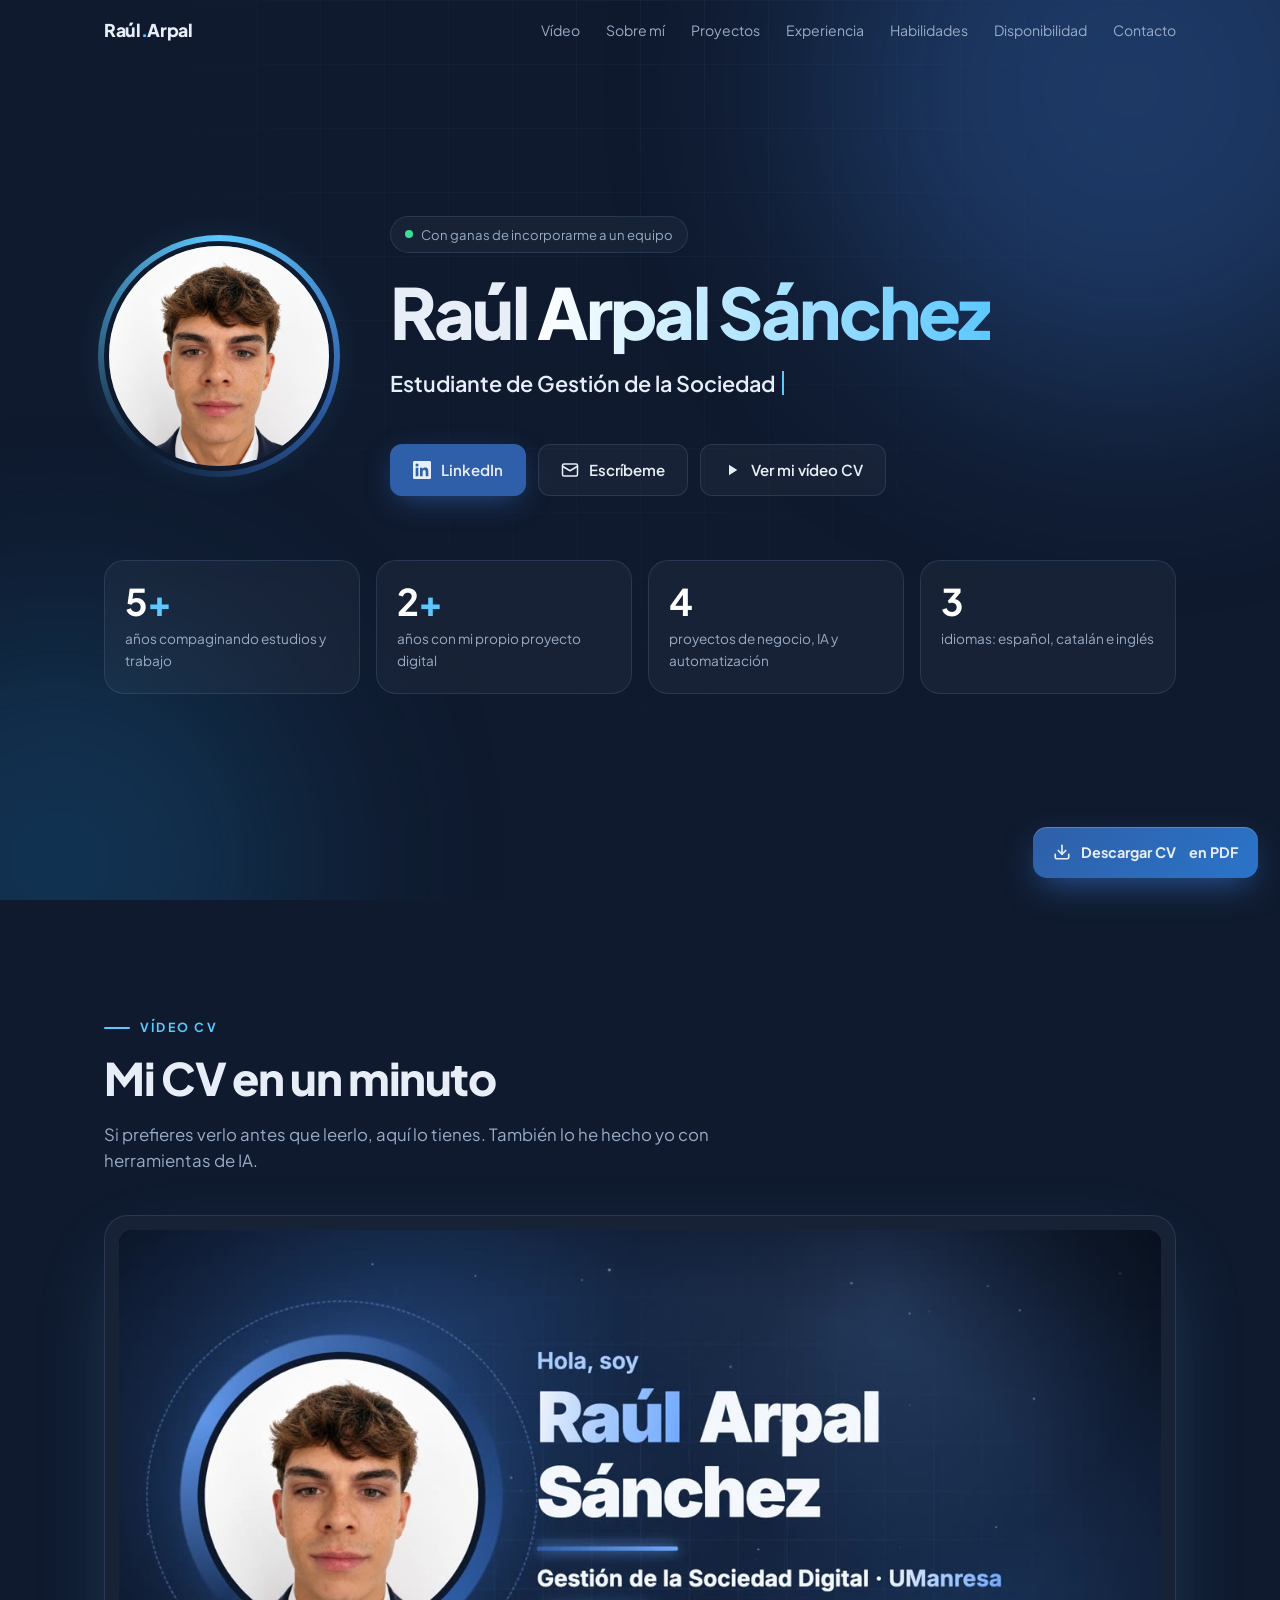
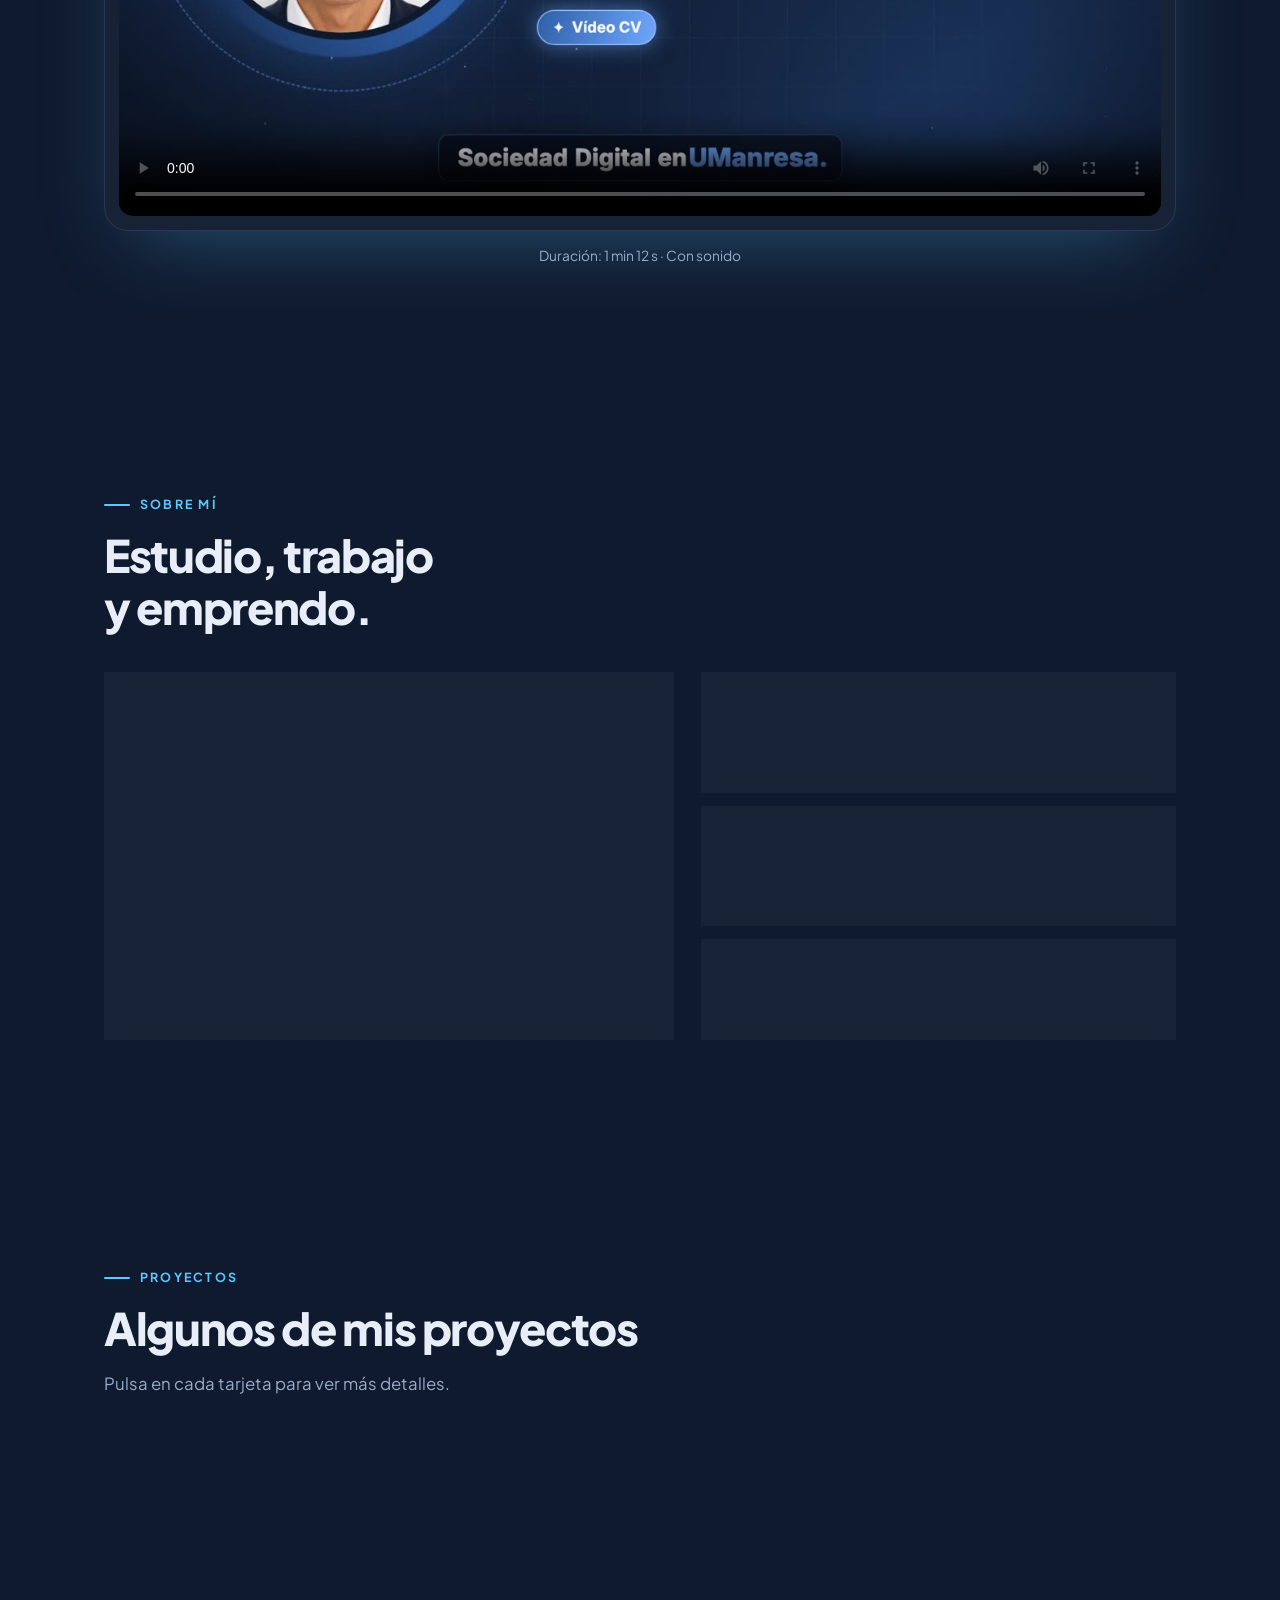
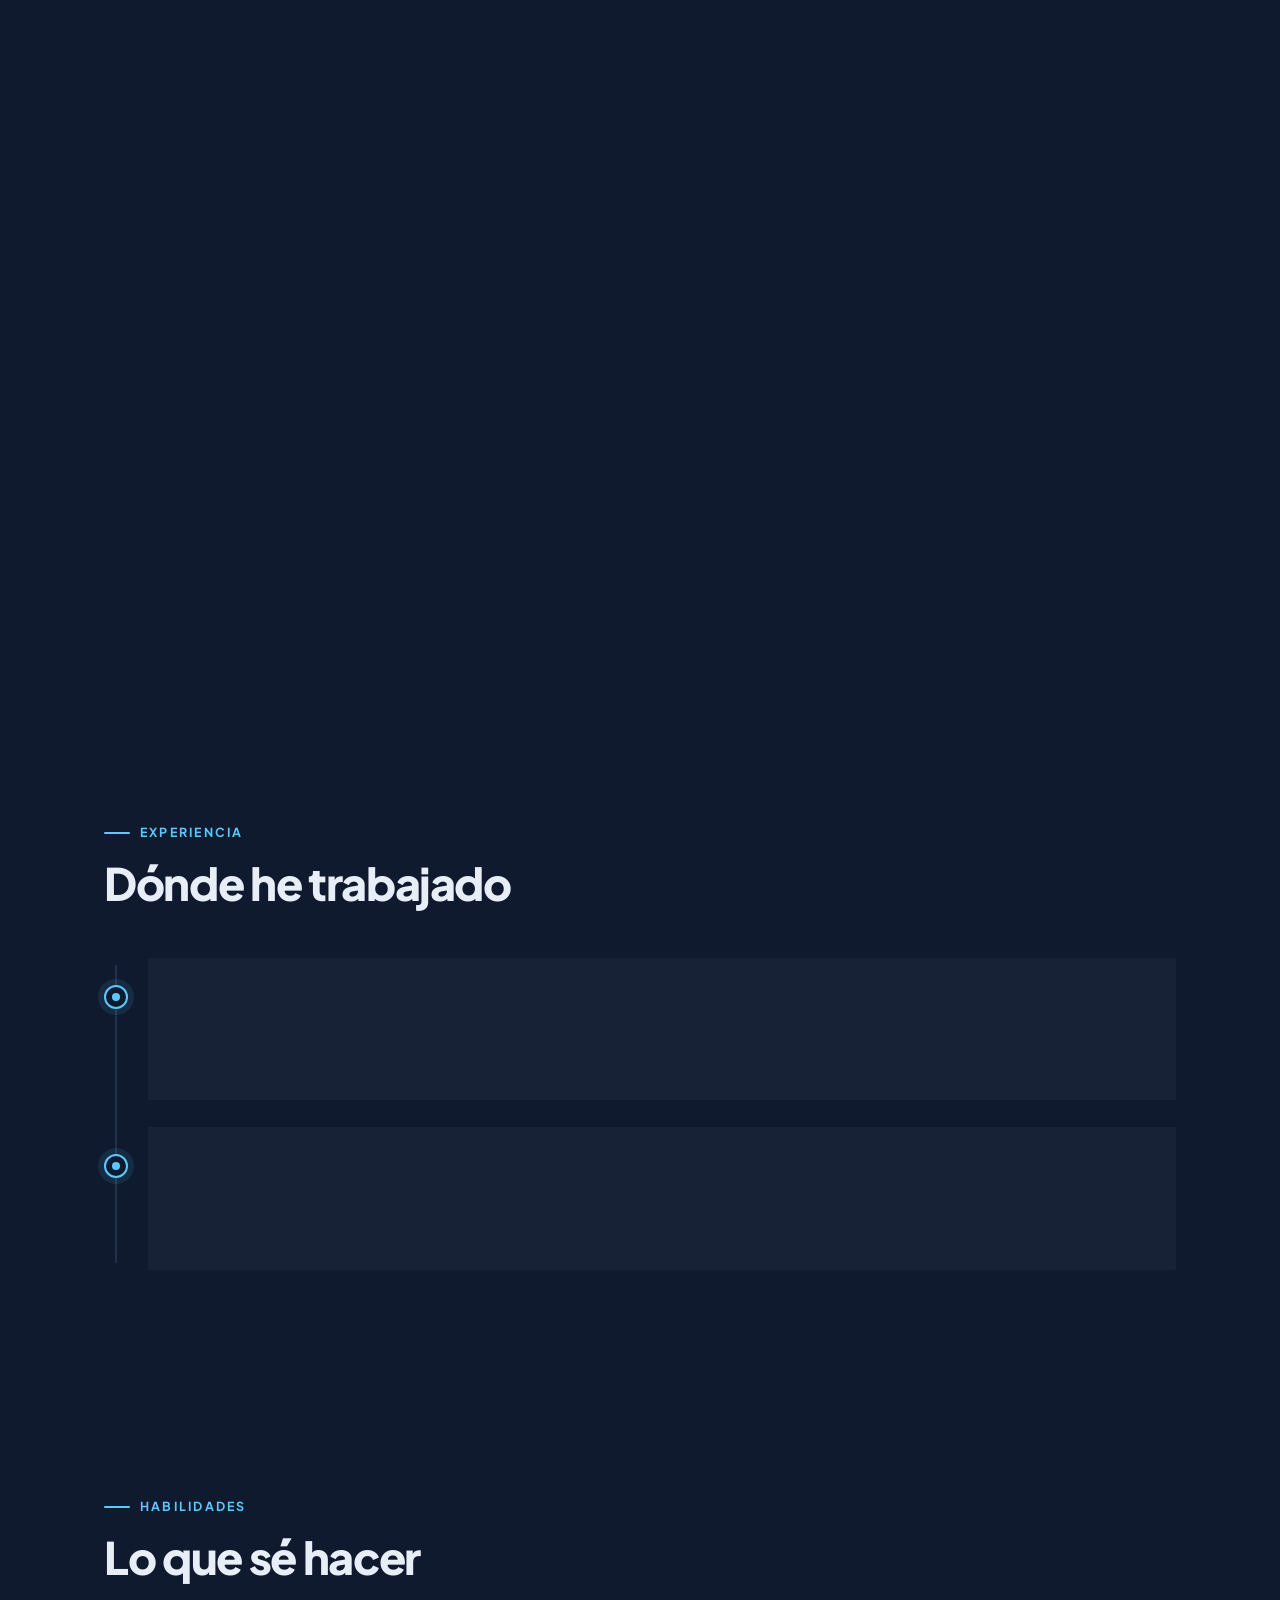
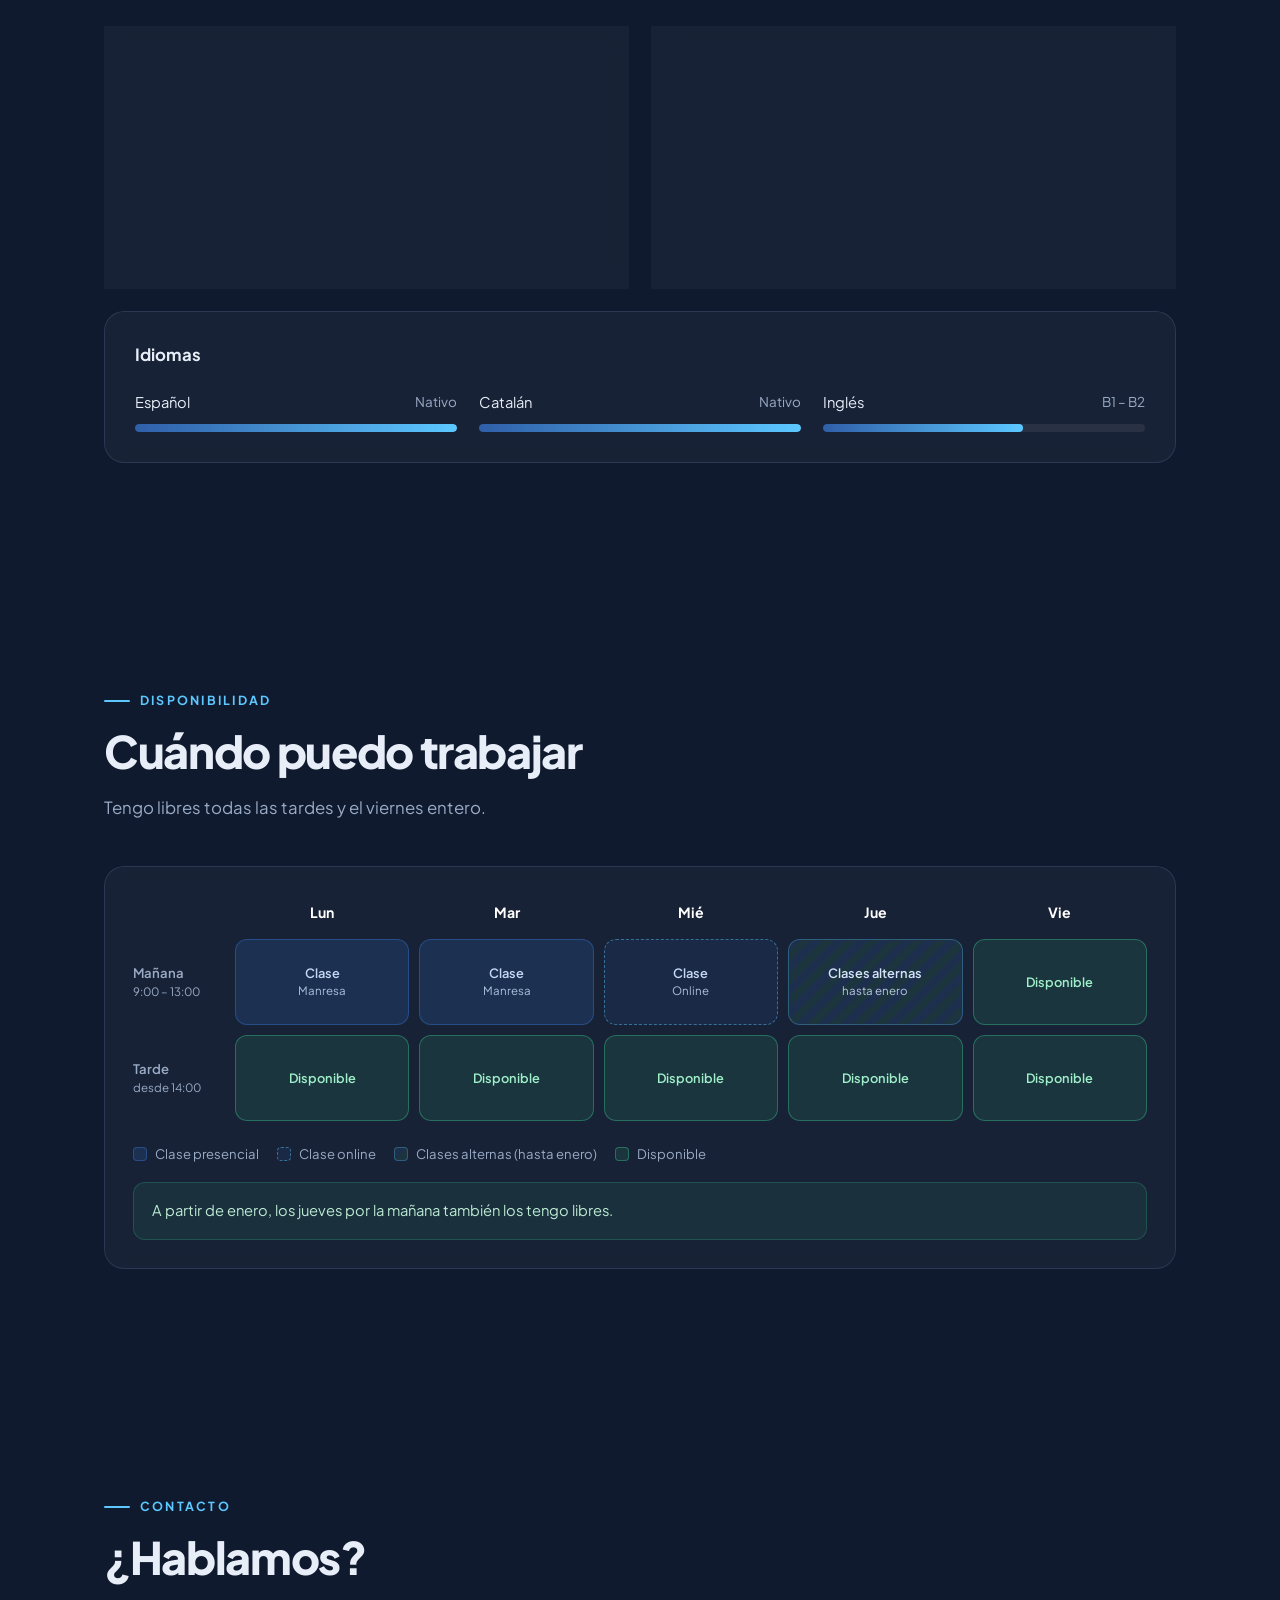
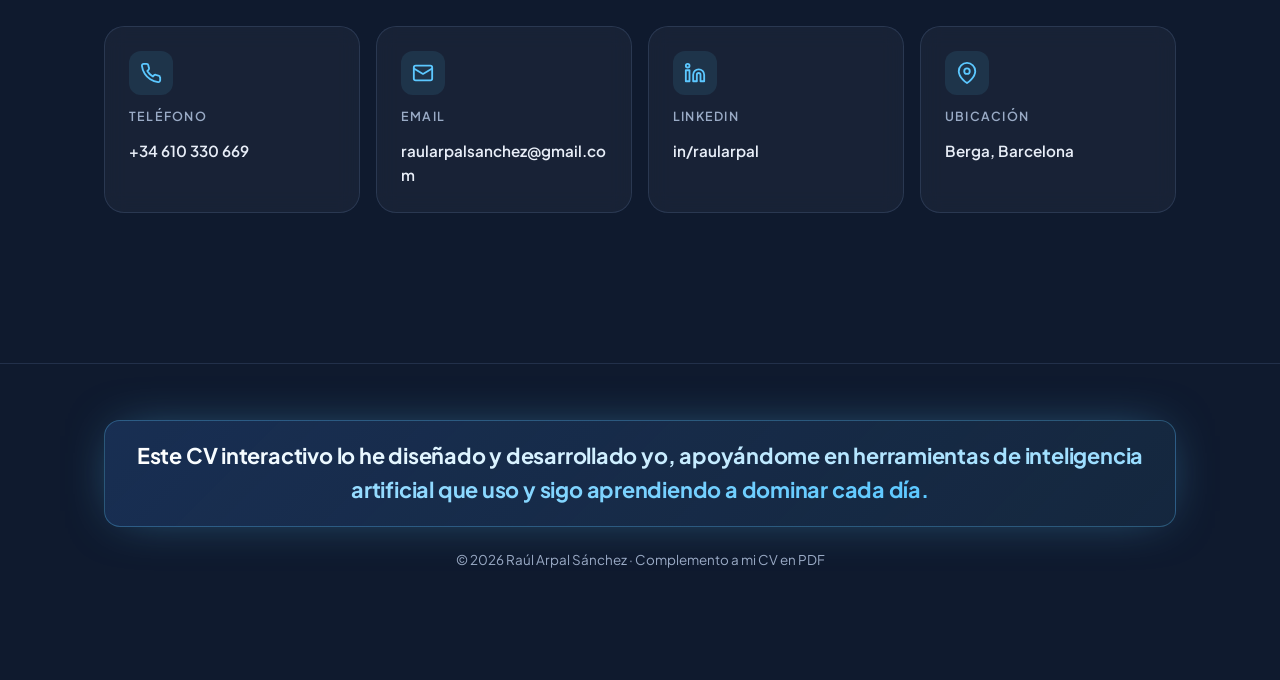
==== commit c754a3f7: "Añadir vídeo CV y enlace en el PDF Co-Authored-By: Claude Opus 5.5 <noreply@anthropic.com> Claude-Se" ====
--- a/cv/index.html
+++ b/cv/index.html
@@ -179,6 +179,11 @@
 .legend span{display:inline-flex;align-items:center;gap:8px}
 .legend i{width:14px;height:14px;border-radius:4px;display:inline-block}
 .cal-note{margin-top:18px;padding:16px 18px;border-radius:12px;background:rgba(61,220,151,.07);border:1px solid rgba(61,220,151,.2);color:#bdebd4;font-size:.92rem}
+
+/* Video */
+.video-wrap{margin-top:40px;padding:14px;border-radius:24px;box-shadow:0 30px 80px -30px rgba(92,200,255,.35)}
+.video-wrap video{display:block;width:100%;aspect-ratio:16/9;border-radius:14px;background:#000}
+.video-note{margin-top:14px;color:var(--muted);font-size:.86rem;text-align:center}
 
 /* Contact */
 .contact-grid{display:grid;grid-template-columns:repeat(4,1fr);gap:16px;margin-top:44px}
@@ -244,6 +249,7 @@
   <div class="nav-in">
     <a href="#inicio" class="logo">Raúl<span>.</span>Arpal</a>
     <div class="nav-links">
+      <a href="#video">Vídeo</a>
       <a href="#sobre-mi">Sobre mí</a>
       <a href="#proyectos">Proyectos</a>
       <a href="#experiencia">Experiencia</a>
@@ -277,6 +283,10 @@
             <svg viewBox="0 0 24 24" fill="none" stroke="currentColor" stroke-width="2" stroke-linecap="round" stroke-linejoin="round"><rect x="2" y="4" width="20" height="16" rx="2"/><path d="m22 7-10 6L2 7"/></svg>
             Escríbeme
           </a>
+          <a class="btn btn-ghost" href="#video">
+            <svg viewBox="0 0 24 24" fill="currentColor"><path d="M8 5v14l11-7z"/></svg>
+            Ver mi vídeo CV
+          </a>
         </div>
       </div>
     </div>
@@ -288,6 +298,20 @@
       <div class="stat glass reveal d3"><div class="num"><b class="count" data-to="3">0</b></div><div class="lbl">idiomas: español, catalán e inglés</div></div>
     </div>
   </div>
+</section>
+
+<!-- VÍDEO -->
+<section id="video">
+  <div class="eyebrow reveal">Vídeo CV</div>
+  <h2 class="reveal d1">Mi CV en un minuto</h2>
+  <p class="lead reveal d2">Si prefieres verlo antes que leerlo, aquí lo tienes. También lo he hecho yo con herramientas de IA.</p>
+  <div class="video-wrap glass reveal">
+    <video controls playsinline preload="metadata" poster="poster.jpg">
+      <source src="video.mp4" type="video/mp4">
+      Tu navegador no puede reproducir el vídeo. <a href="video.mp4">Descárgalo aquí</a>.
+    </video>
+  </div>
+  <p class="video-note">Duración: 1 min 12 s · Con sonido</p>
 </section>
 
 <!-- SOBRE MÍ -->
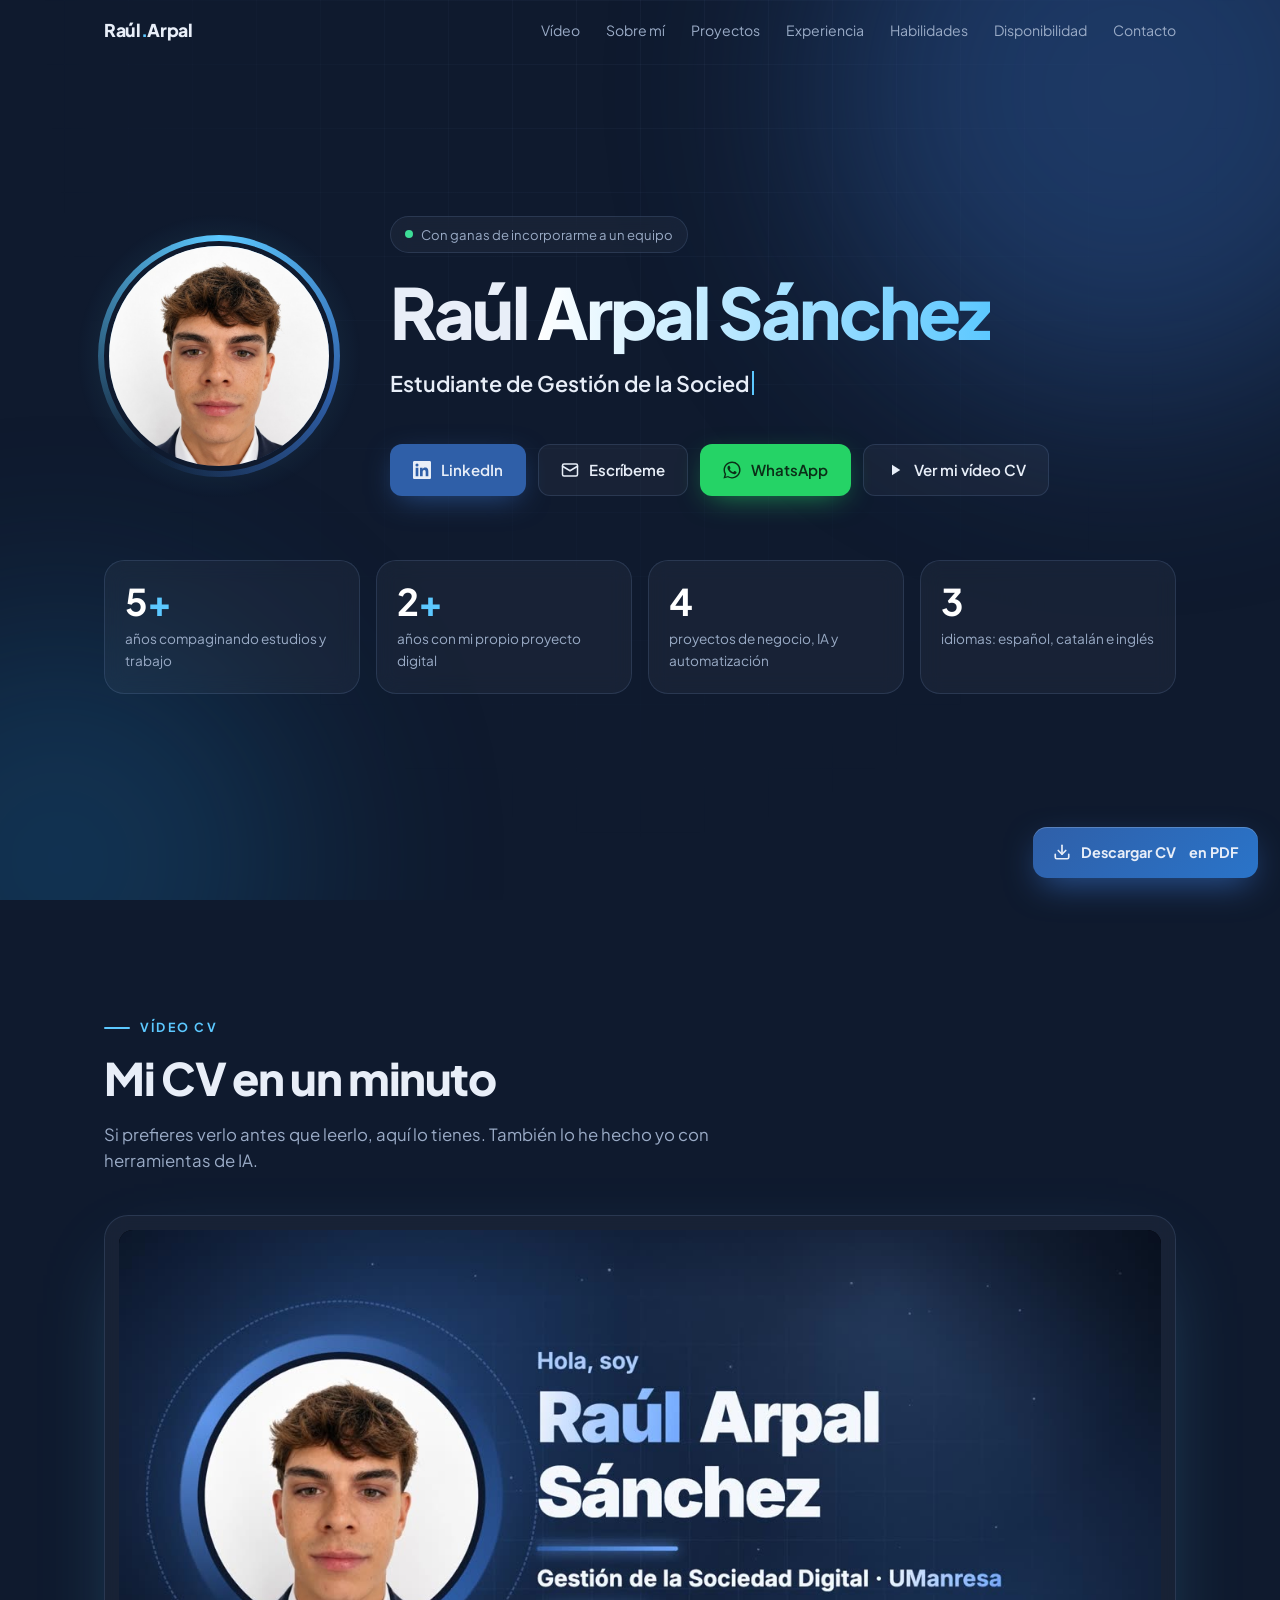
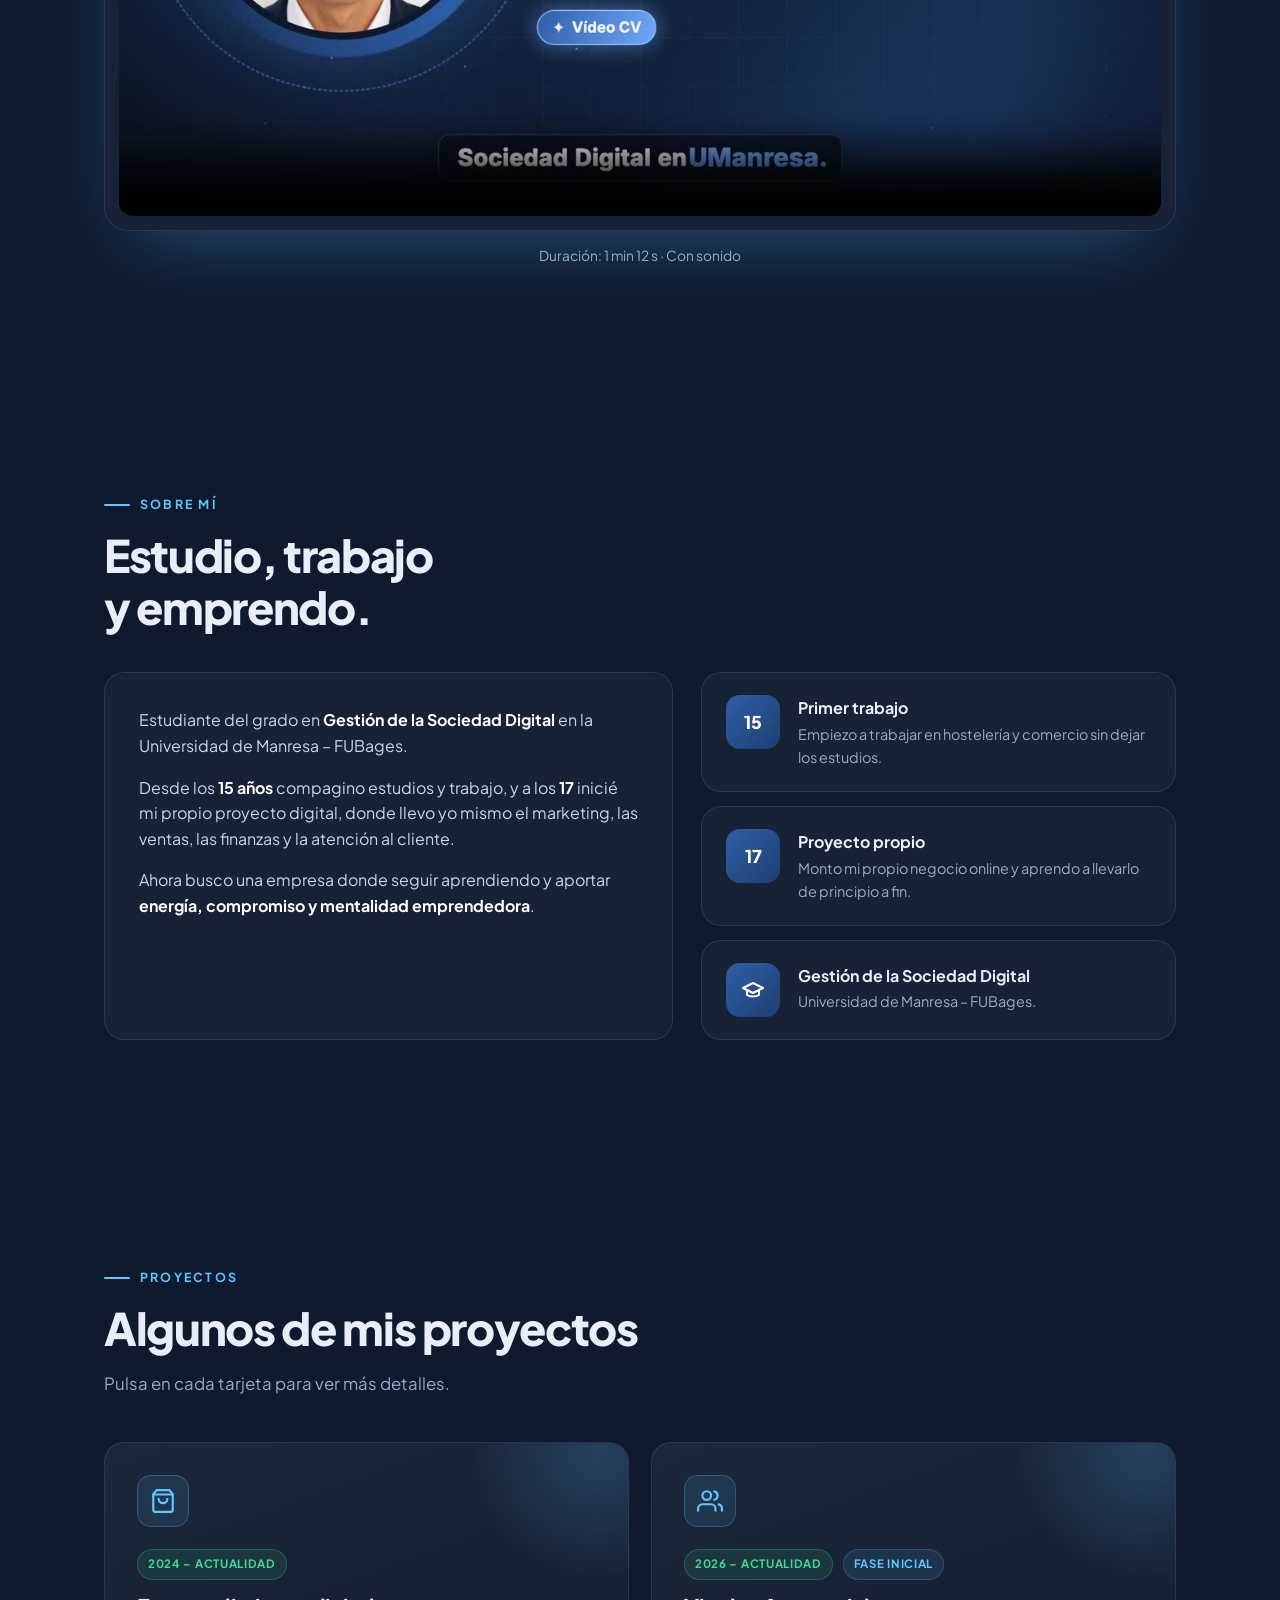
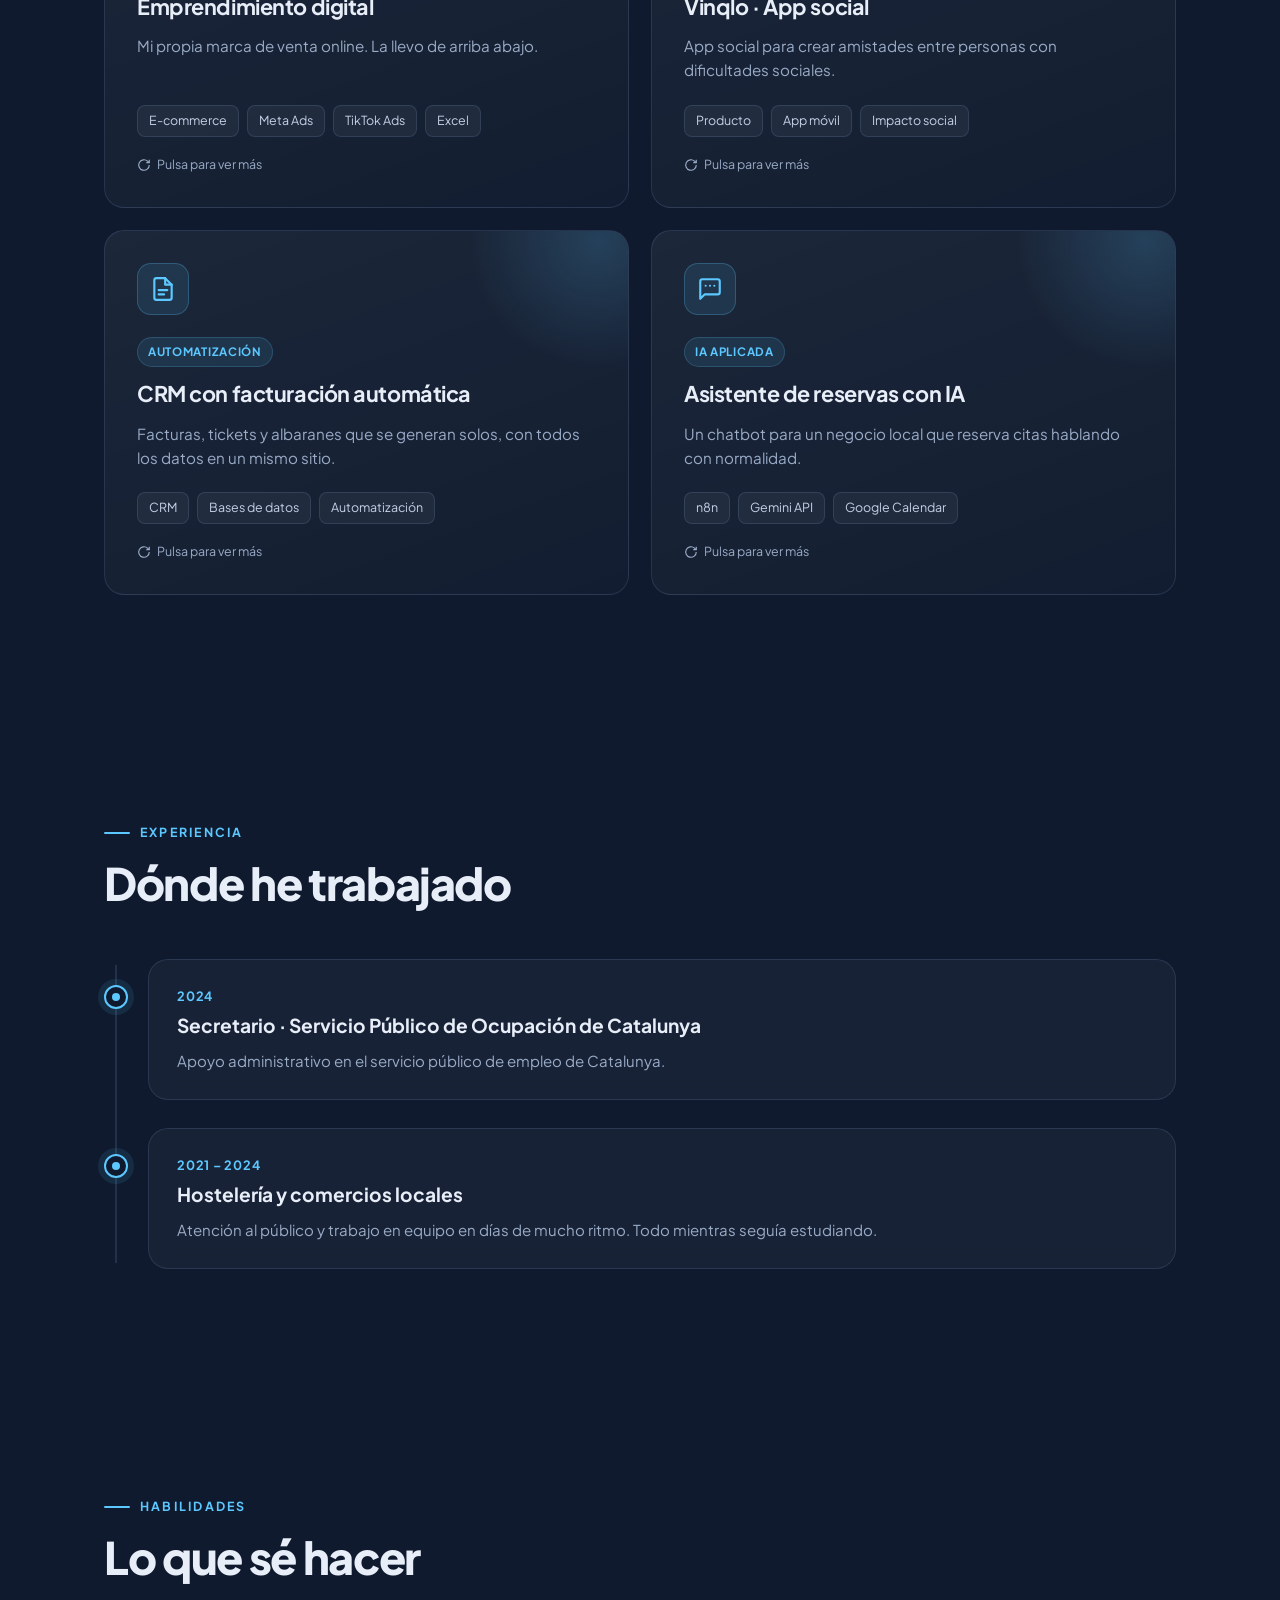
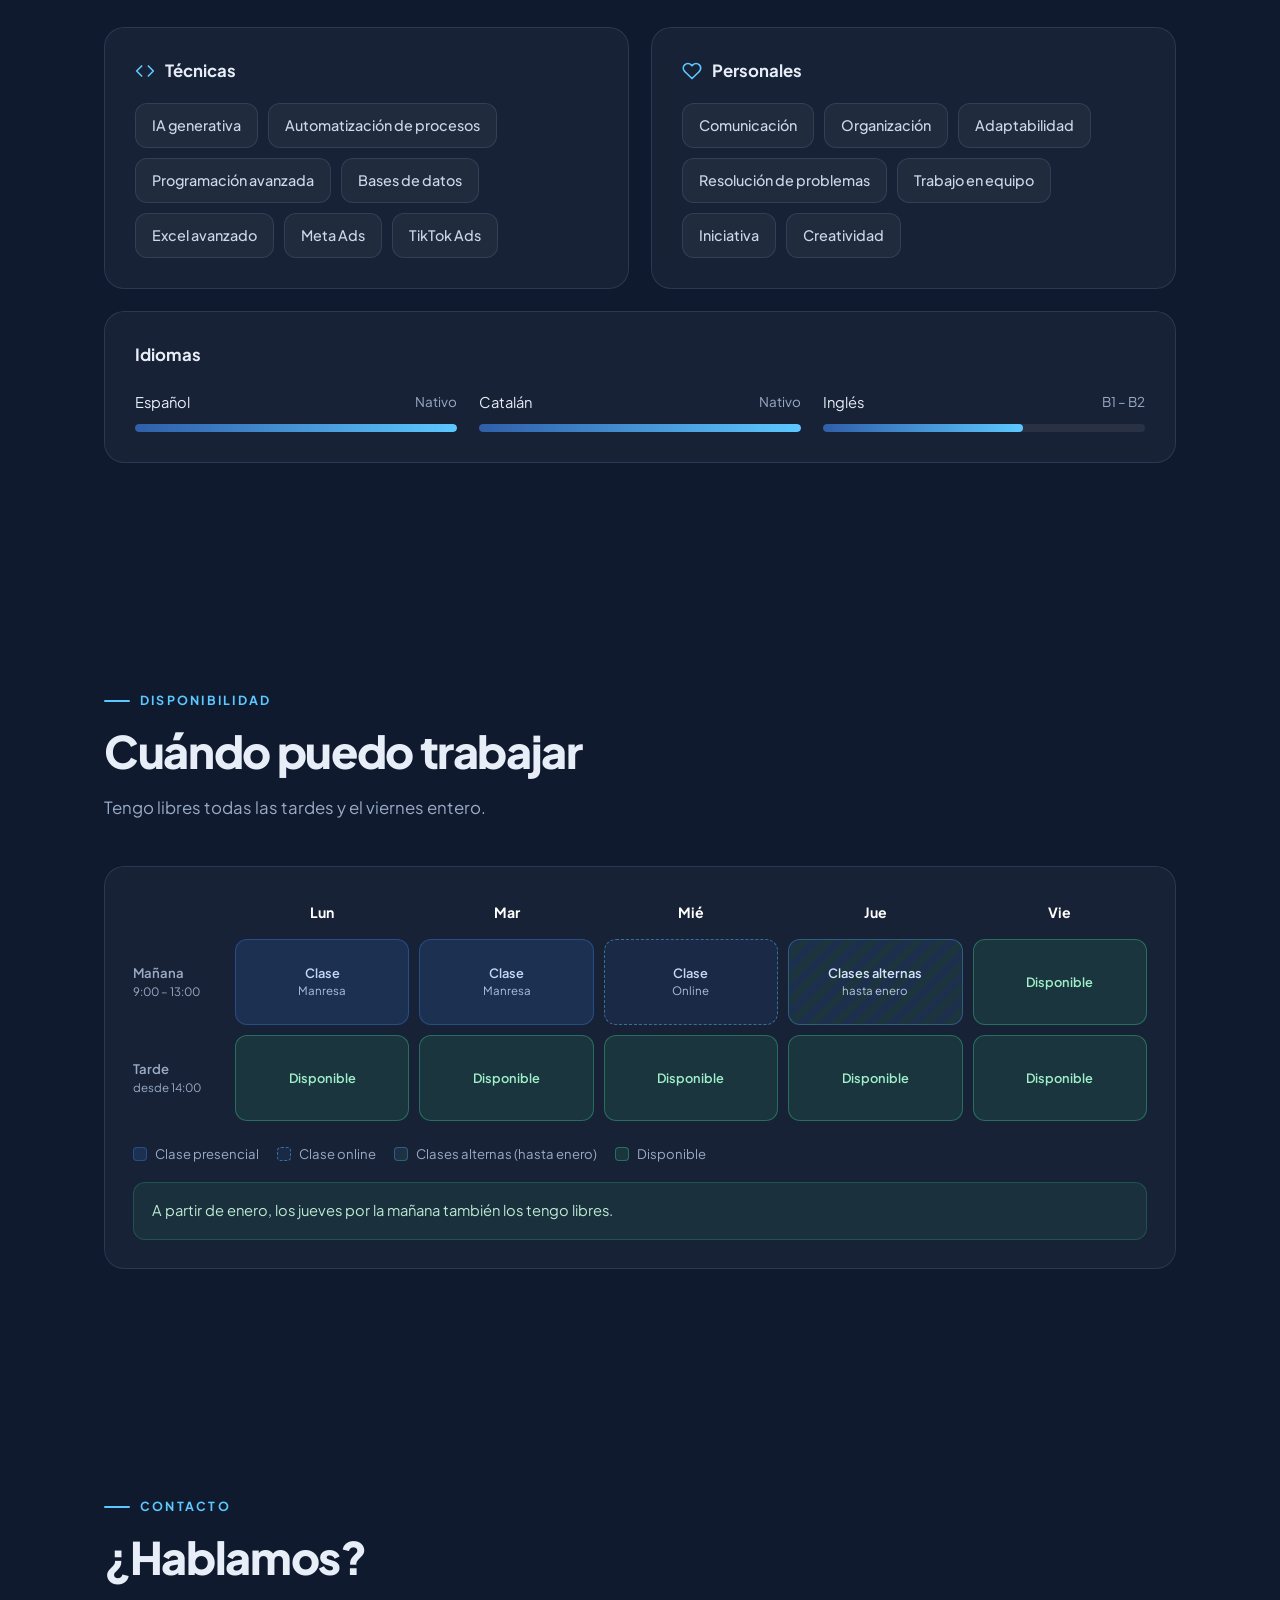
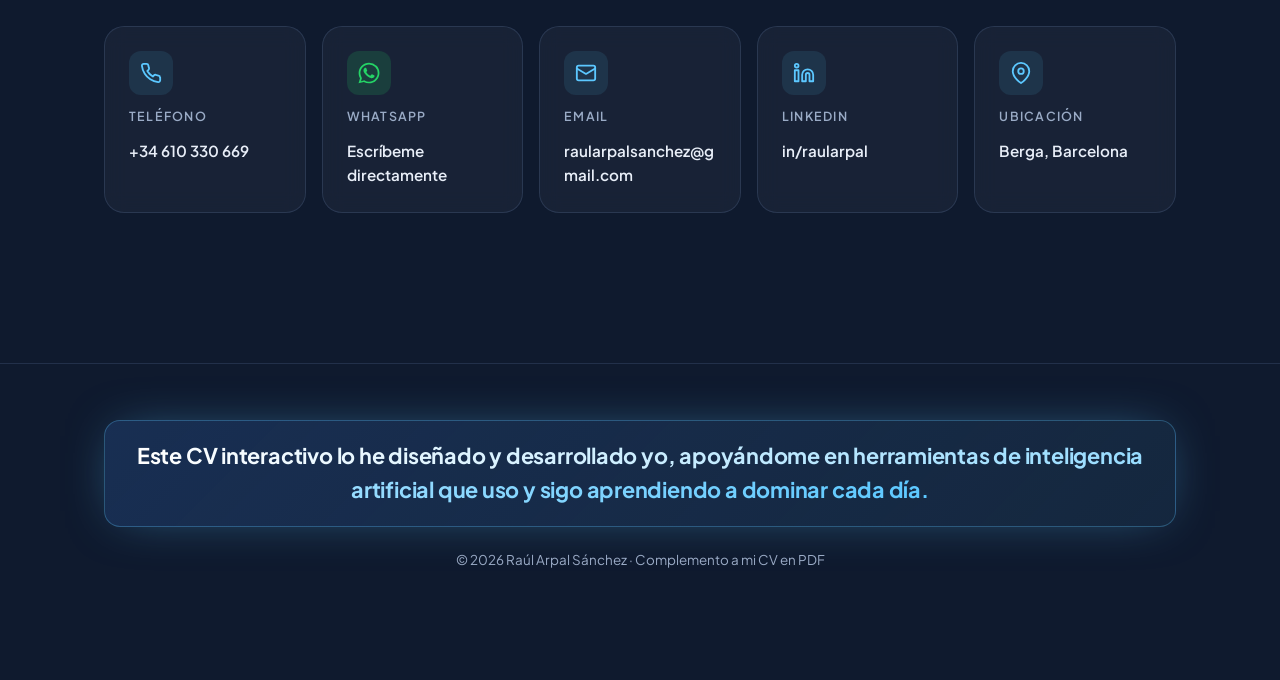
==== commit ea76b943: "Añadir contacto directo por WhatsApp Co-Authored-By: Claude Opus 5.5 <noreply@anthropic.com> Claude-" ====
--- a/cv/index.html
+++ b/cv/index.html
@@ -80,6 +80,10 @@
 .btn-primary{background:var(--accent);border-color:transparent;box-shadow:0 8px 30px -8px rgba(47,95,168,.8)}
 .btn-primary:hover{transform:translateY(-2px);box-shadow:0 14px 34px -8px rgba(92,200,255,.55)}
 .btn-ghost{background:var(--glass)}
+.btn-wa{background:#25D366;border-color:transparent;color:#0b2e17;box-shadow:0 8px 30px -10px rgba(37,211,102,.7)}
+.btn-wa:hover{transform:translateY(-2px);box-shadow:0 14px 34px -8px rgba(37,211,102,.6)}
+.ccard .ic.wa{background:rgba(37,211,102,.15)}
+.ccard .ic.wa svg{fill:#25D366;stroke:none}
 .btn-ghost:hover{transform:translateY(-2px);border-color:rgba(92,200,255,.5);background:var(--glass2)}
 
 /* Stats */
@@ -186,7 +190,7 @@
 .video-note{margin-top:14px;color:var(--muted);font-size:.86rem;text-align:center}
 
 /* Contact */
-.contact-grid{display:grid;grid-template-columns:repeat(4,1fr);gap:16px;margin-top:44px}
+.contact-grid{display:grid;grid-template-columns:repeat(auto-fit,minmax(190px,1fr));gap:16px;margin-top:44px}
 .ccard{padding:24px;display:flex;flex-direction:column;gap:12px;transition:transform .3s,border-color .3s}
 a.ccard:hover{transform:translateY(-4px);border-color:rgba(92,200,255,.5)}
 .ccard .ic{width:44px;height:44px;border-radius:12px;display:grid;place-items:center;background:rgba(92,200,255,.1)}
@@ -283,6 +287,10 @@
             <svg viewBox="0 0 24 24" fill="none" stroke="currentColor" stroke-width="2" stroke-linecap="round" stroke-linejoin="round"><rect x="2" y="4" width="20" height="16" rx="2"/><path d="m22 7-10 6L2 7"/></svg>
             Escríbeme
           </a>
+          <a class="btn btn-wa" href="https://wa.me/34610330669?text=Hola%20Ra%C3%BAl%2C%20he%20visto%20tu%20CV%20y%20me%20gustar%C3%ADa%20hablar%20contigo." target="_blank" rel="noopener">
+            <svg viewBox="0 0 24 24" fill="currentColor"><path d="M17.47 14.38c-.3-.15-1.76-.87-2.03-.97-.27-.1-.47-.15-.67.15-.2.3-.77.97-.94 1.17-.17.2-.35.22-.65.07-.3-.15-1.26-.46-2.4-1.48-.89-.79-1.49-1.77-1.66-2.07-.17-.3-.02-.46.13-.61.14-.13.3-.35.45-.52.15-.17.2-.3.3-.5.1-.2.05-.37-.02-.52-.08-.15-.67-1.62-.92-2.22-.24-.58-.49-.5-.67-.51h-.57c-.2 0-.52.07-.8.37-.27.3-1.04 1.02-1.04 2.48 0 1.46 1.07 2.88 1.22 3.08.15.2 2.1 3.2 5.08 4.49.71.31 1.26.49 1.7.63.71.23 1.36.2 1.87.12.57-.08 1.76-.72 2-1.41.25-.7.25-1.29.17-1.41-.07-.13-.27-.2-.57-.35zM12.04 21.5h-.01a9.4 9.4 0 0 1-4.8-1.32l-.34-.2-3.57.94.95-3.48-.22-.36a9.4 9.4 0 0 1-1.44-5.02c0-5.2 4.23-9.43 9.44-9.43a9.38 9.38 0 0 1 9.43 9.44c0 5.2-4.23 9.43-9.44 9.43zm8.03-17.47A11.3 11.3 0 0 0 12.04.7C5.78.7.69 5.79.69 12.05c0 2 .52 3.95 1.52 5.67L.6 23.3l5.72-1.5a11.3 11.3 0 0 0 5.72 1.46h.01c6.26 0 11.35-5.09 11.35-11.35 0-3.03-1.18-5.88-3.33-8.03z"/></svg>
+            WhatsApp
+          </a>
           <a class="btn btn-ghost" href="#video">
             <svg viewBox="0 0 24 24" fill="currentColor"><path d="M8 5v14l11-7z"/></svg>
             Ver mi vídeo CV
@@ -541,6 +549,10 @@
       <div class="ic"><svg viewBox="0 0 24 24" fill="none" stroke-width="2" stroke-linecap="round" stroke-linejoin="round"><path d="M22 16.9v3a2 2 0 0 1-2.2 2 19.8 19.8 0 0 1-8.6-3.1 19.5 19.5 0 0 1-6-6A19.8 19.8 0 0 1 2.1 4.2 2 2 0 0 1 4.1 2h3a2 2 0 0 1 2 1.7c.1.9.4 1.8.7 2.7a2 2 0 0 1-.5 2.1L8 9.8a16 16 0 0 0 6 6l1.3-1.3a2 2 0 0 1 2.1-.4c.9.3 1.8.6 2.7.7a2 2 0 0 1 1.7 2z"/></svg></div>
       <small>Teléfono</small><div class="v">+34 610 330 669</div>
     </a>
+    <a class="ccard glass reveal" href="https://wa.me/34610330669?text=Hola%20Ra%C3%BAl%2C%20he%20visto%20tu%20CV%20y%20me%20gustar%C3%ADa%20hablar%20contigo." target="_blank" rel="noopener">
+      <div class="ic wa"><svg viewBox="0 0 24 24" fill="currentColor"><path d="M17.47 14.38c-.3-.15-1.76-.87-2.03-.97-.27-.1-.47-.15-.67.15-.2.3-.77.97-.94 1.17-.17.2-.35.22-.65.07-.3-.15-1.26-.46-2.4-1.48-.89-.79-1.49-1.77-1.66-2.07-.17-.3-.02-.46.13-.61.14-.13.3-.35.45-.52.15-.17.2-.3.3-.5.1-.2.05-.37-.02-.52-.08-.15-.67-1.62-.92-2.22-.24-.58-.49-.5-.67-.51h-.57c-.2 0-.52.07-.8.37-.27.3-1.04 1.02-1.04 2.48 0 1.46 1.07 2.88 1.22 3.08.15.2 2.1 3.2 5.08 4.49.71.31 1.26.49 1.7.63.71.23 1.36.2 1.87.12.57-.08 1.76-.72 2-1.41.25-.7.25-1.29.17-1.41-.07-.13-.27-.2-.57-.35zM12.04 21.5h-.01a9.4 9.4 0 0 1-4.8-1.32l-.34-.2-3.57.94.95-3.48-.22-.36a9.4 9.4 0 0 1-1.44-5.02c0-5.2 4.23-9.43 9.44-9.43a9.38 9.38 0 0 1 9.43 9.44c0 5.2-4.23 9.43-9.44 9.43zm8.03-17.47A11.3 11.3 0 0 0 12.04.7C5.78.7.69 5.79.69 12.05c0 2 .52 3.95 1.52 5.67L.6 23.3l5.72-1.5a11.3 11.3 0 0 0 5.72 1.46h.01c6.26 0 11.35-5.09 11.35-11.35 0-3.03-1.18-5.88-3.33-8.03z"/></svg></div>
+      <small>WhatsApp</small><div class="v">Escríbeme directamente</div>
+    </a>
     <a class="ccard glass reveal d1" href="mailto:raularpalsanchez@gmail.com">
       <div class="ic"><svg viewBox="0 0 24 24" fill="none" stroke-width="2" stroke-linecap="round" stroke-linejoin="round"><rect x="2" y="4" width="20" height="16" rx="2"/><path d="m22 7-10 6L2 7"/></svg></div>
       <small>Email</small><div class="v">raularpalsanchez@gmail.com</div>
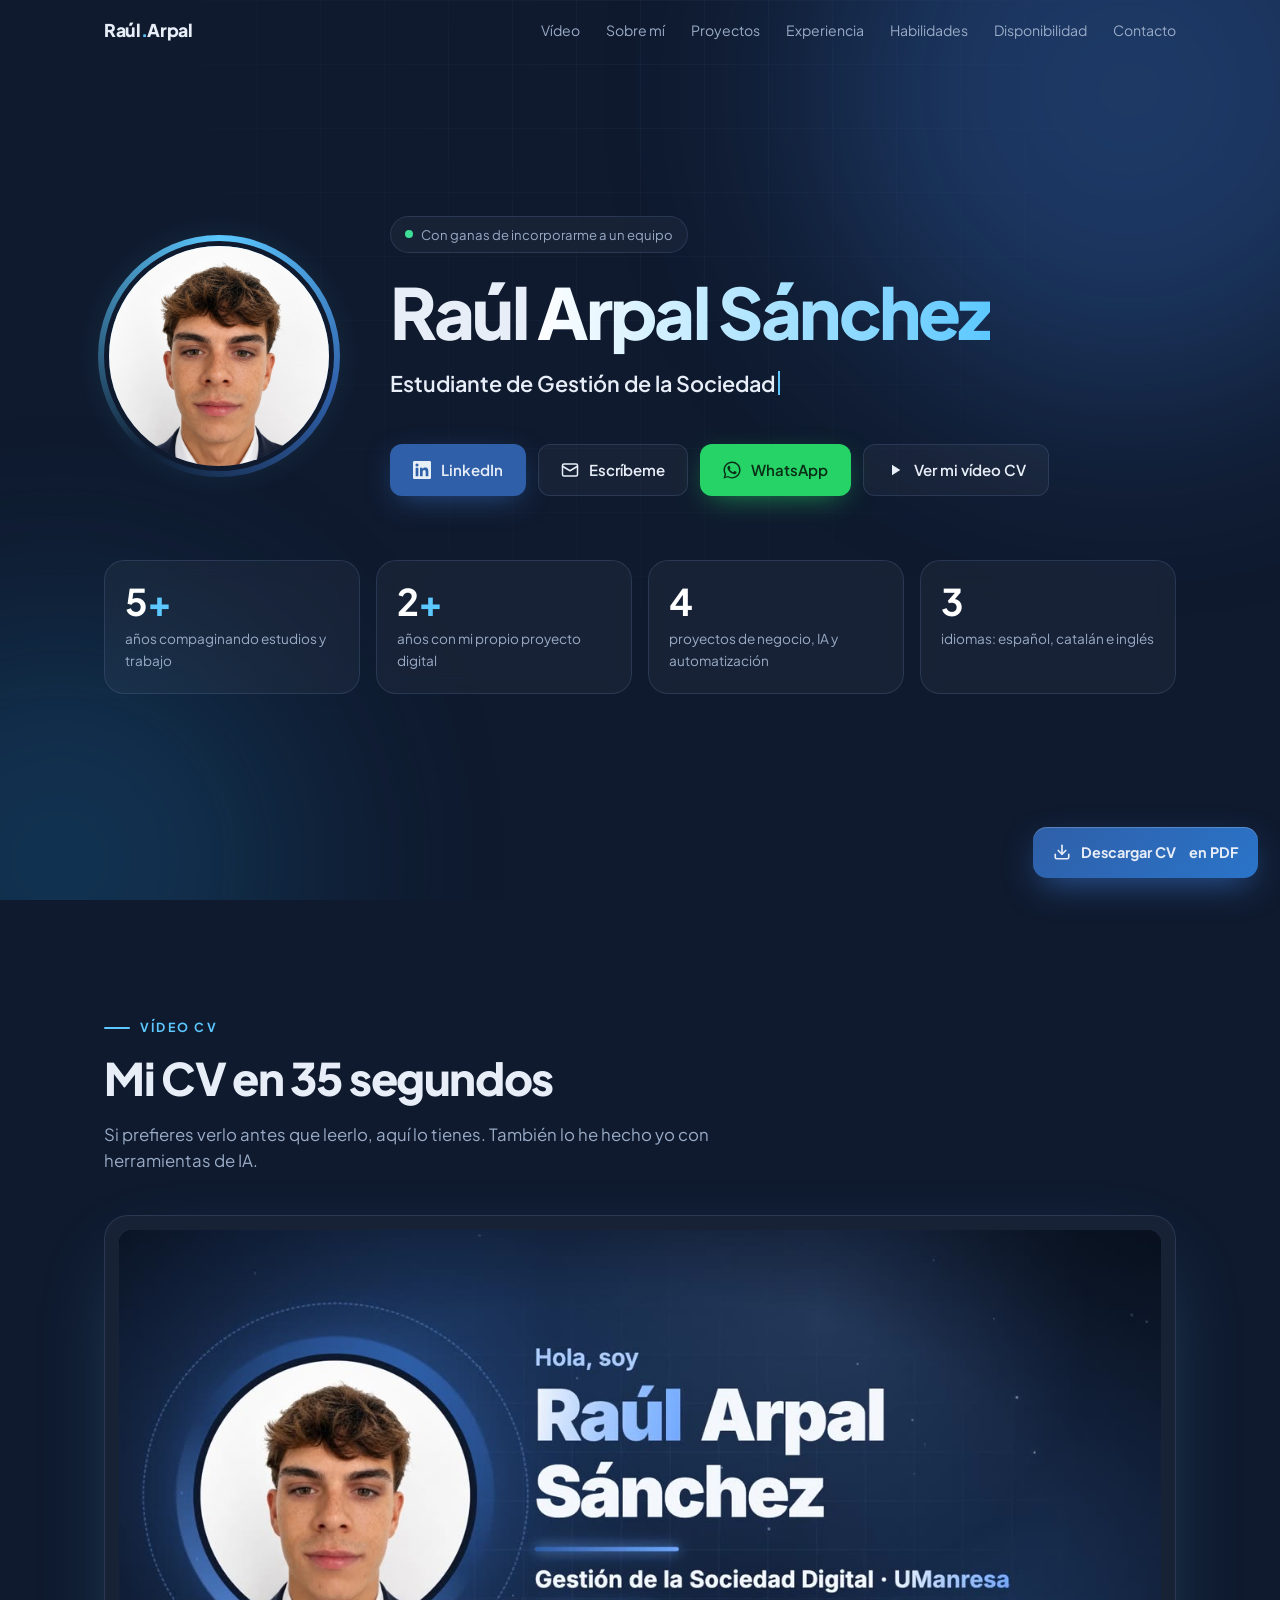
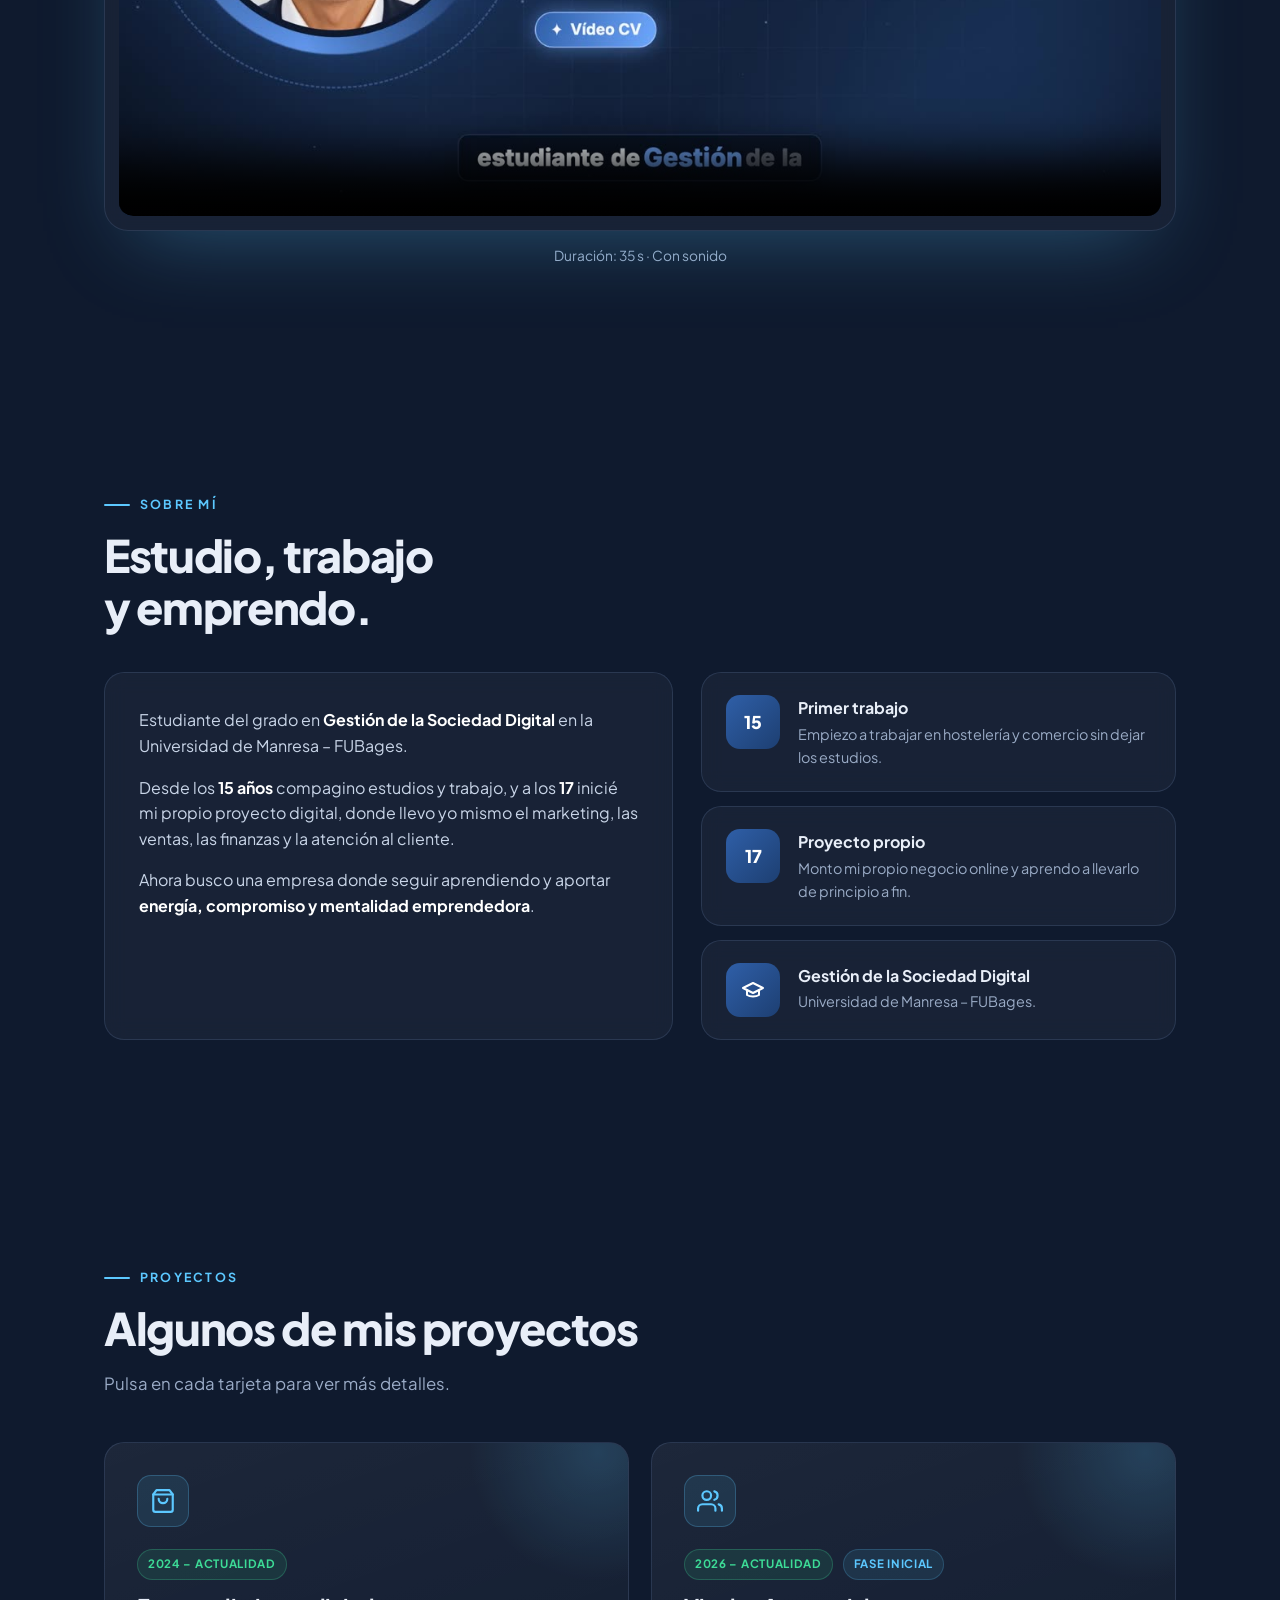
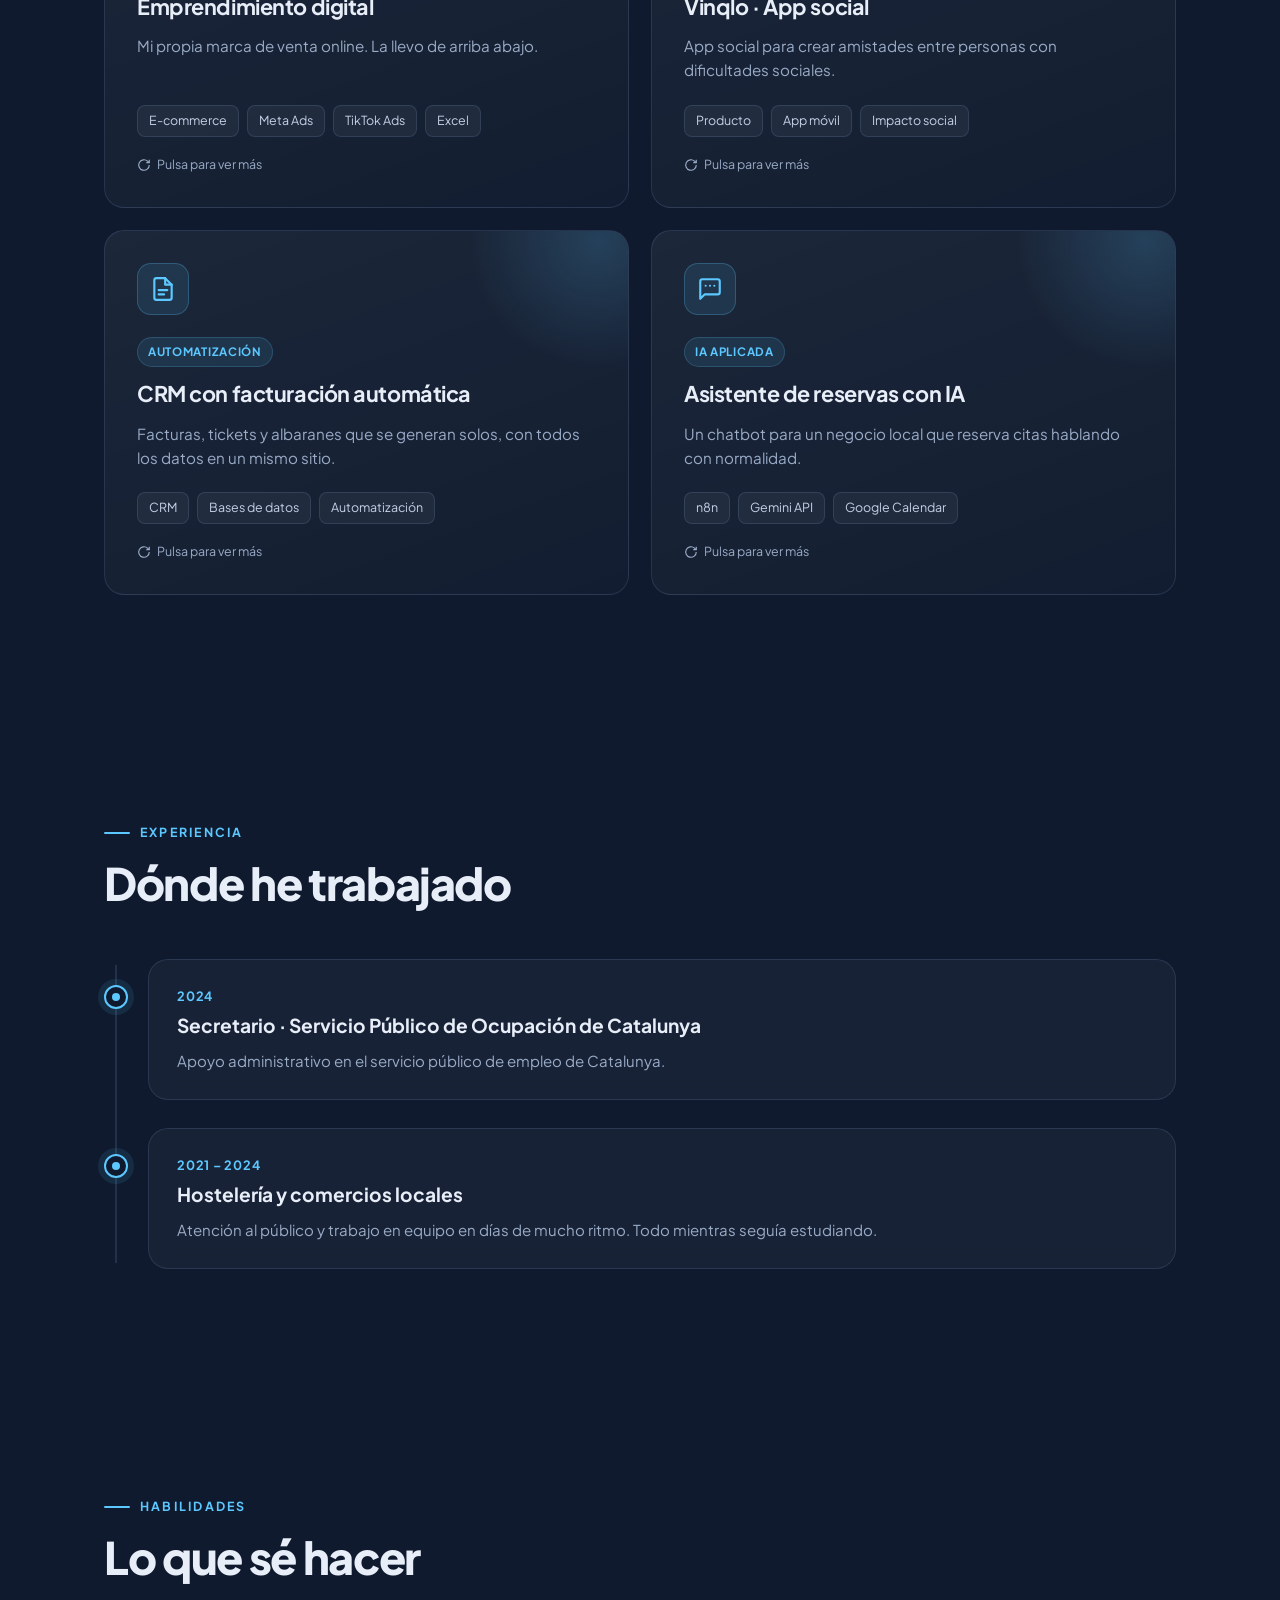
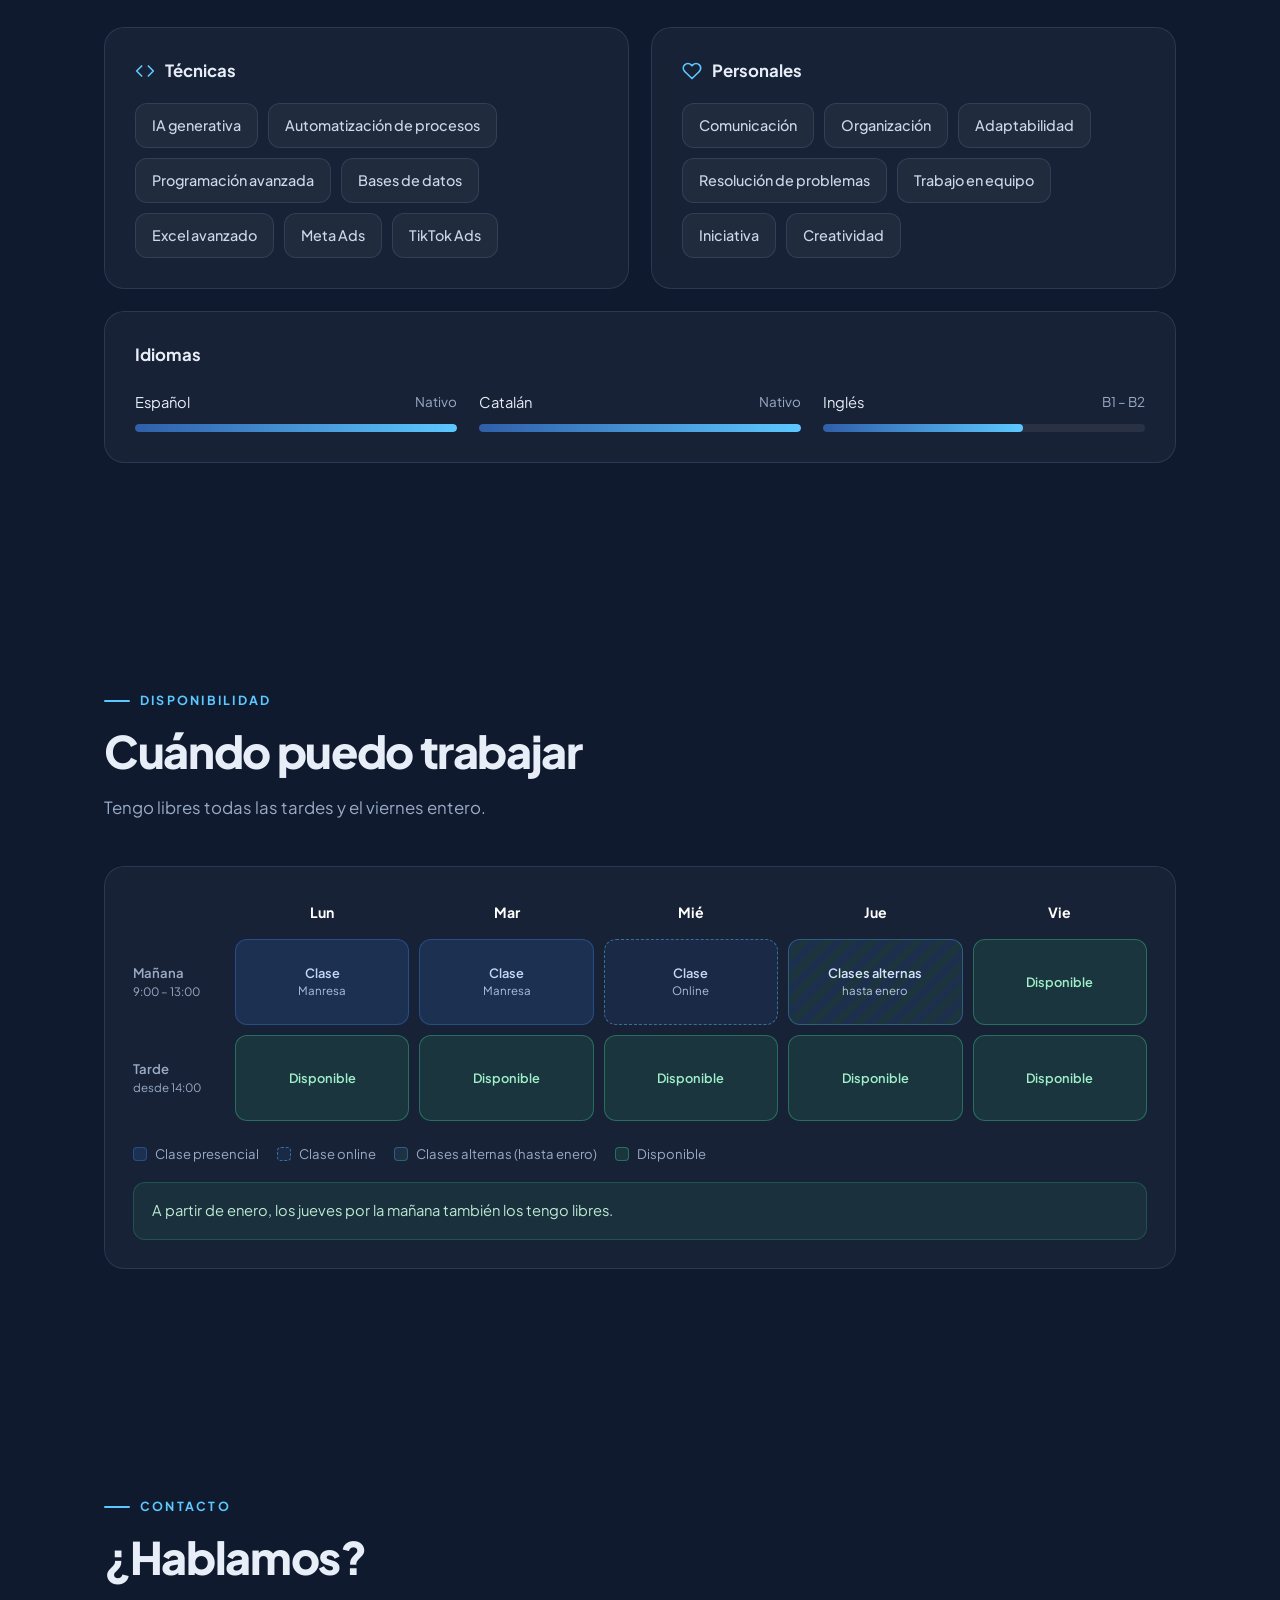
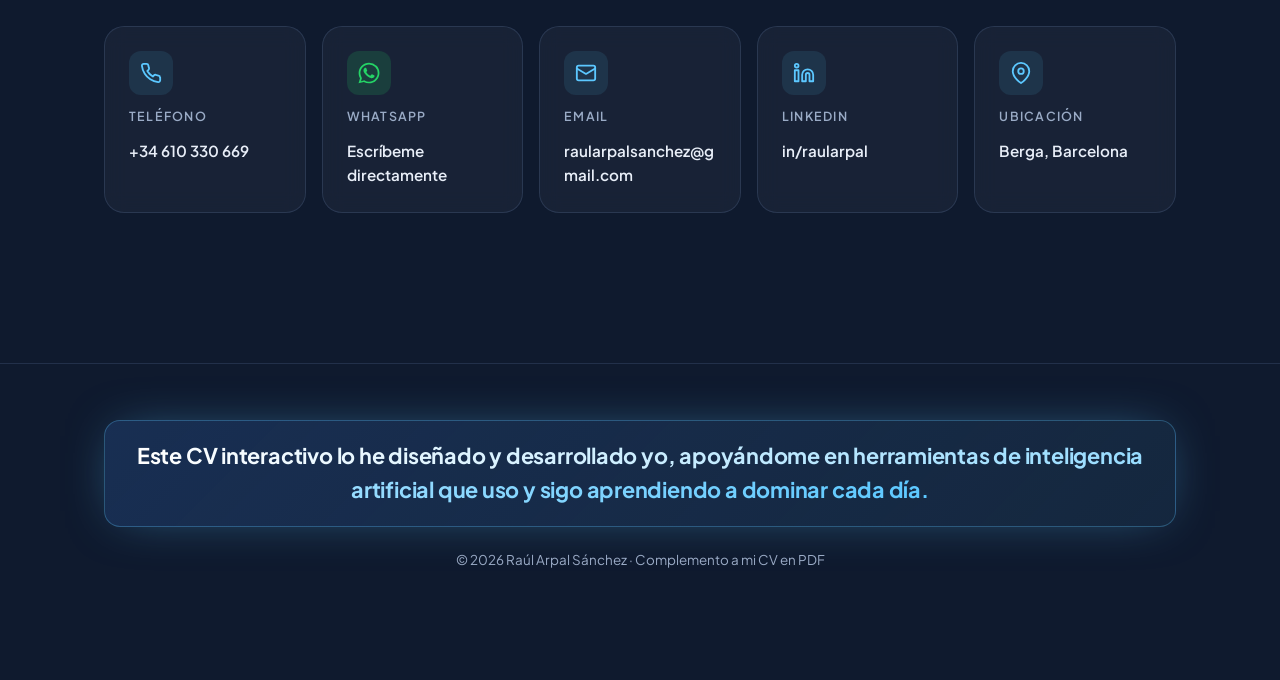
==== commit 63d0a798: "Actualizar vídeo CV Co-Authored-By: Claude Opus 5.5 <noreply@anthropic.com> Claude-Session: https://" ====
--- a/cv/index.html
+++ b/cv/index.html
@@ -311,7 +311,7 @@
 <!-- VÍDEO -->
 <section id="video">
   <div class="eyebrow reveal">Vídeo CV</div>
-  <h2 class="reveal d1">Mi CV en un minuto</h2>
+  <h2 class="reveal d1">Mi CV en 35 segundos</h2>
   <p class="lead reveal d2">Si prefieres verlo antes que leerlo, aquí lo tienes. También lo he hecho yo con herramientas de IA.</p>
   <div class="video-wrap glass reveal">
     <video controls playsinline preload="metadata" poster="poster.jpg">
@@ -319,7 +319,7 @@
       Tu navegador no puede reproducir el vídeo. <a href="video.mp4">Descárgalo aquí</a>.
     </video>
   </div>
-  <p class="video-note">Duración: 1 min 12 s · Con sonido</p>
+  <p class="video-note">Duración: 35 s · Con sonido</p>
 </section>
 
 <!-- SOBRE MÍ -->
